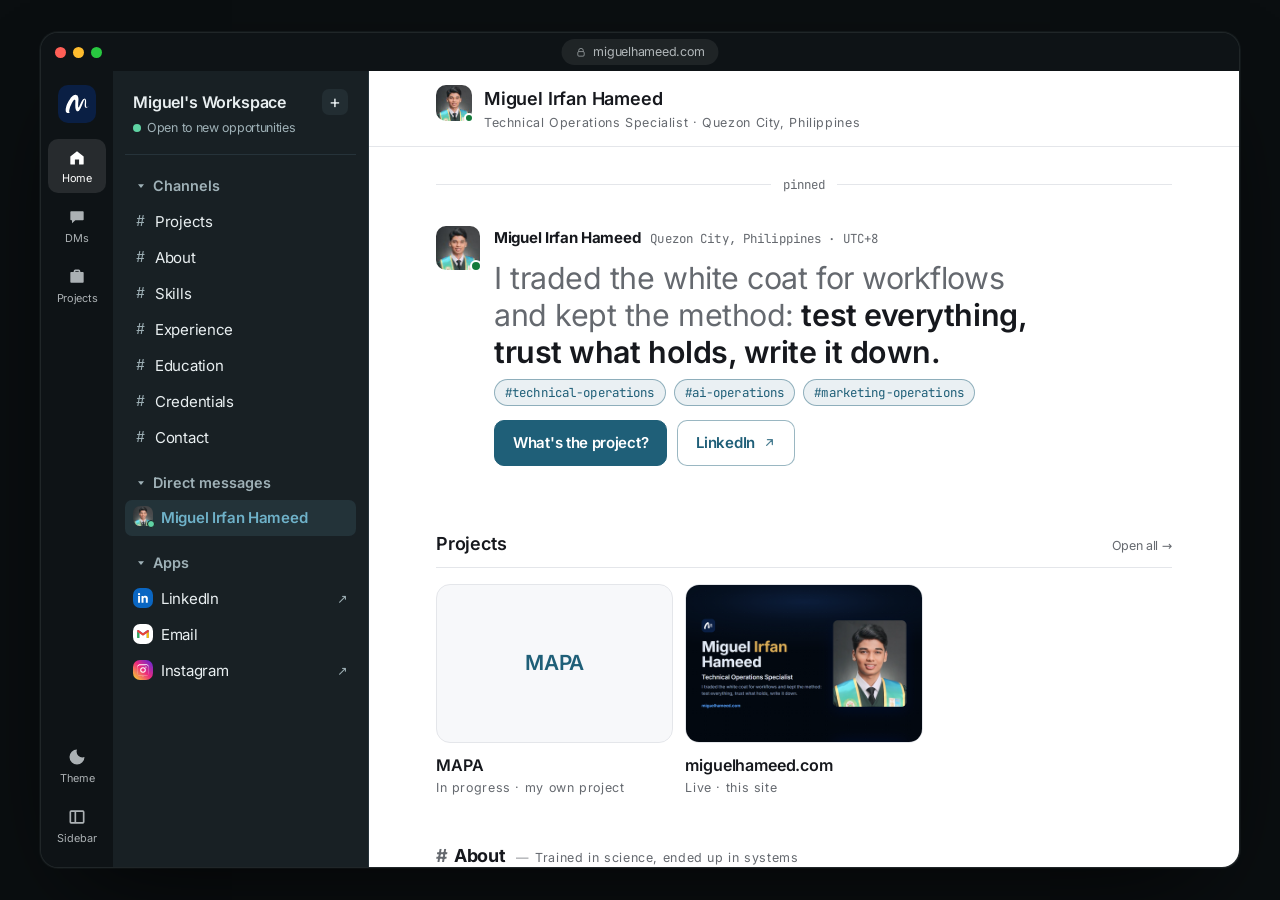
==== index.html @ 62ee4952 "On a phone the top bar shows only what fits: no line cut off with an ellipsis Co-Authored-By: Claude" ====
<!DOCTYPE html>
<html lang="en" data-theme="dark">
<head>
  <meta charset="utf-8" />
  <meta name="robots" content="noindex, nofollow" />
  <meta name="viewport" content="width=device-width, initial-scale=1" />
  <title>Miguel Irfan Hameed — Technical Operations Specialist</title>
  <meta name="description" content="Miguel Irfan Hameed, Technical Operations Specialist in Quezon City, Philippines. I traded the white coat for workflows and kept the method: test everything, trust what holds, write it down. Open to work anywhere." />
  <meta name="theme-color" content="#182024" />
  <link rel="canonical" href="https://miguelhameed.com/" />
  <link rel="icon" href="favicon.ico" />
  <link rel="apple-touch-icon" href="images/site/apple-touch-icon.png" />

  <meta property="og:type" content="profile" />
  <meta property="og:site_name" content="Miguel Irfan Hameed" />
  <meta property="og:url" content="https://miguelhameed.com/" />
  <meta property="og:title" content="Miguel Irfan Hameed — Technical Operations Specialist" />
  <meta property="og:description" content="I traded the white coat for workflows and kept the method: test everything, trust what holds, write it down. Quezon City, Philippines — open to work anywhere." />
  <meta property="og:image" content="https://miguelhameed.com/images/site/og-image.png" />
  <meta property="og:image:width" content="1200" />
  <meta property="og:image:height" content="630" />
  <meta property="og:image:alt" content="Miguel Irfan Hameed — Technical Operations Specialist, Quezon City" />
  <meta name="twitter:card" content="summary_large_image" />
  <meta name="twitter:title" content="Miguel Irfan Hameed — Technical Operations Specialist" />
  <meta name="twitter:description" content="I traded the white coat for workflows and kept the method: test everything, trust what holds, write it down. Open to work anywhere." />
  <meta name="twitter:image" content="https://miguelhameed.com/images/site/og-image.png" />
  <link rel="preload" href="fonts/inter-400.woff2" as="font" type="font/woff2" crossorigin />
  <link rel="stylesheet" href="fonts/fonts.css" />
  <link rel="manifest" href="site.webmanifest" />
  <script type="application/ld+json">
{
  "@context": "https://schema.org",
  "@type": "Person",
  "name": "Miguel Irfan Hameed",
  "alternateName": "Miguel Hameed",
  "jobTitle": "Technical Operations Specialist",
  "url": "https://miguelhameed.com/",
  "image": "https://miguelhameed.com/images/site/headshot.jpg",
  "email": "mailto:miguelhameed@gmail.com",
  "address": {
    "@type": "PostalAddress",
    "addressLocality": "Quezon City",
    "addressCountry": "PH"
  },
  "sameAs": [
    "https://www.linkedin.com/in/miguelhameed",
    "https://www.instagram.com/miggybop/"
  ],
  "alumniOf": {
    "@type": "CollegeOrUniversity",
    "name": "Far Eastern University \u2013 Manila"
  },
  "knowsAbout": [
    "Technical operations",
    "Workflow design",
    "Process documentation",
    "AI agents",
    "Pipeline management",
    "Marketing operations"
  ]
}
  </script>
  <link rel="stylesheet" href="styles.css" />
</head>
<body>
  <a class="skip-link" href="#messages">Skip to content</a>

  <div class="desk">
    <div class="app" id="app">
      <div class="app-bar" aria-hidden="true">
        <span class="dots"><i></i><i></i><i></i></span>
        <span class="url-pill">
          <svg class="url-lock" viewBox="0 0 24 24" aria-hidden="true">
            <path d="M7 10V8a5 5 0 0 1 10 0v2" /><rect x="5" y="10" width="14" height="10" rx="2.5" />
          </svg>
          miguelhameed.com
        </span>
      </div>

      <nav class="rail" aria-label="Workspace">
        <a class="rail-mark" href="#intro" aria-label="Miguel's logo, back to the top"><img src="images/site/logo.svg" alt="" width="38" height="38" /></a>
        <a class="rail-btn is-active" href="#intro" data-rail="home">
          <svg viewBox="0 0 24 24" aria-hidden="true"><path d="M4 11.5 12 5l8 6.5V20a1 1 0 0 1-1 1h-4.5v-6h-5v6H5a1 1 0 0 1-1-1z"/></svg>
          <span>Home</span>
        </a>
        <a class="rail-btn" href="#intro" data-rail="dms">
          <svg viewBox="0 0 24 24" aria-hidden="true"><path d="M5 5h14a1 1 0 0 1 1 1v9a1 1 0 0 1-1 1H10l-4 3.5V16H5a1 1 0 0 1-1-1V6a1 1 0 0 1 1-1z"/></svg>
          <span>DMs</span>
        </a>
        <a class="rail-btn" href="#projects" data-rail="projects">
          <svg viewBox="0 0 24 24" aria-hidden="true"><path d="M8 6V5a2 2 0 0 1 2-2h4a2 2 0 0 1 2 2v1h3a1 1 0 0 1 1 1v11a1 1 0 0 1-1 1H5a1 1 0 0 1-1-1V7a1 1 0 0 1 1-1zm2 0h4V5h-4z"/></svg>
          <span>Projects</span>
        </a>
        <button class="rail-btn theme-btn" type="button" data-theme-toggle aria-label="Theme: switch between slate and ember">
          <svg viewBox="0 0 24 24" aria-hidden="true"><path d="M12 3a9 9 0 1 0 9 9 7 7 0 0 1-9-9z"/></svg>
          <span>Theme</span>
        </button>
        <button class="rail-btn side-toggle" type="button" aria-controls="sidebar" aria-expanded="true" aria-label="Sidebar: hide or show the channel list" data-side-toggle>
          <svg viewBox="0 0 24 24" aria-hidden="true"><path d="M5 4h14a2 2 0 0 1 2 2v12a2 2 0 0 1-2 2H5a2 2 0 0 1-2-2V6a2 2 0 0 1 2-2zm0 2v12h4V6H5zm6 0v12h8V6h-8z"/></svg>
          <span>Sidebar</span>
        </button>
      </nav>

      <aside class="sidebar" id="sidebar" aria-label="Channels">
        <div class="side-head">
          <div class="side-head-row">
            <strong>Miguel's Workspace</strong>
            <a class="side-plus" href="#" data-mail aria-label="Send Miguel an email">+</a>
          </div>
          <span class="side-status"><i></i> Open to new opportunities</span>
        </div>

        <button class="side-label" type="button" aria-expanded="true" aria-controls="channel-list" data-fold><svg class="caret" viewBox="0 0 24 24" aria-hidden="true"><path d="M6 8.5h12l-6 7.5z"/></svg>Channels</button>
        <ul class="side-list" id="channel-list"></ul>

        <button class="side-label" type="button" aria-expanded="true" aria-controls="dm-list" data-fold><svg class="caret" viewBox="0 0 24 24" aria-hidden="true"><path d="M6 8.5h12l-6 7.5z"/></svg>Direct messages</button>
        <ul class="side-list" id="dm-list">
          <li><a class="side-link" href="#intro" data-channel="intro"><span class="side-avatar" data-headshot></span> Miguel Irfan Hameed</a></li>
        </ul>

        <button class="side-label" type="button" aria-expanded="true" aria-controls="app-list" data-fold><svg class="caret" viewBox="0 0 24 24" aria-hidden="true"><path d="M6 8.5h12l-6 7.5z"/></svg>Apps</button>
        <ul class="side-list" id="app-list"></ul>
      </aside>

      <main class="pane" id="messages" tabindex="-1">
        <header class="pane-head">
          <button class="menu-btn" type="button" aria-controls="sidebar" aria-expanded="false" data-menu>
            <svg viewBox="0 0 24 24" aria-hidden="true"><path d="M4 7h16M4 12h16M4 17h16"/></svg>
            <span class="sr-only">Channels</span>
          </button>
          <span data-head-avatar></span>
          <div class="pane-title">
            <p class="pane-h" id="pane-title">Miguel Hameed</p>
            <p id="pane-sub" data-kind="person"><span>Technical Operations Specialist</span><span class="sub-place"> · Quezon City, Philippines</span></p>
          </div>
          <a class="mob-mail" href="#" data-mail aria-label="Email Miguel">
            <svg viewBox="0 0 24 24" aria-hidden="true"><path d="M4 6h16a1 1 0 0 1 1 1v10a1 1 0 0 1-1 1H4a1 1 0 0 1-1-1V7a1 1 0 0 1 1-1zm0 1.6V17h16V7.6l-8 5.2z"/></svg>
          </a>
          <button class="mob-theme" type="button" data-theme-toggle aria-label="Switch between slate and ember">
            <svg viewBox="0 0 24 24" aria-hidden="true"><path d="M12 3a9 9 0 1 0 9 9 7 7 0 0 1-9-9z"/></svg>
          </button>
        </header>

        <h1 class="sr-only">Miguel Hameed — Technical Operations Specialist</h1>
        <div class="feed" id="feed">
          <noscript><p class="noscript">This page needs JavaScript to show its content. You can still reach Miguel at
            <a href="mailto:miguelhameed@gmail.com">miguelhameed@gmail.com</a>.</p></noscript>
          <p class="noscript" id="load-failed" hidden>This page didn’t finish loading.
            <a href="#" onclick="location.reload(); return false">Reload it</a> to try again. You can still reach Miguel at
            <a href="mailto:miguelhameed@gmail.com">miguelhameed@gmail.com</a>.</p>
        </div>
      </main>

      <div class="scrim" data-scrim hidden></div>

      <div class="float-wrap" id="float-btn">
        <a class="float-btn" id="float-link" href="mailto:miguelhameed@gmail.com">What's the project?</a>
        <button class="float-x" id="float-x" type="button" aria-label="Dismiss">
          <svg viewBox="0 0 24 24" aria-hidden="true"><path d="M6 6l12 12M18 6L6 18"/></svg>
        </button>
      </div>
    </div>
  </div>

  <div class="sheet-scrim" id="sheet-scrim" hidden></div>
  <div class="sheet" id="sheet" role="dialog" aria-modal="true" aria-labelledby="sheet-title" hidden>
    <button class="sheet-x" id="sheet-x" type="button" aria-label="Close">
      <svg viewBox="0 0 24 24" aria-hidden="true"><path d="M6 6l12 12M18 6L6 18"/></svg>
    </button>
    <div class="sheet-body" id="sheet-body"></div>
  </div>

  <script src="content/settings.js"></script>
  <script src="content/person.js"></script>
  <script src="content/projects.js"></script>
  <script src="content/about.js"></script>
  <script src="content/skills.js"></script>
  <script src="content/experience.js"></script>
  <script src="content/education.js"></script>
  <script src="content/credentials.js"></script>
  <script src="content/testimonials.js"></script>
  <script src="content/contact.js"></script>
  <script src="content/notebook.js"></script>
  <script src="script.js"></script>
  <script>if (!document.querySelector('#feed .msg')) { var failed = document.getElementById('load-failed'); if (failed) failed.hidden = false; }</script>
</body>
</html>
---- fonts/fonts.css ----
@font-face{font-family:'JetBrains Mono';font-style:normal;font-weight:400 800;font-display:swap;src:url('jetbrainsmono-400.woff2') format('woff2');}

@font-face{font-family:'Inter Fallback';src:local('Segoe UI'),local('Arial');size-adjust:104%;ascent-override:92%;descent-override:24%;line-gap-override:0%;}

@font-face{font-family:'Inter';font-style:normal;font-weight:100 900;font-display:swap;src:url('inter-400.woff2') format('woff2');}
---- styles.css ----
:root,
[data-theme="dark"] {
  --desk: #0a0e10;
  --desk-dot: rgba(200, 220, 228, 0.06);
  --app: #0f1518;
  --app-bar: #11171a;
  --line: #26333a;
  --ink: #e9eff1;
  --muted: #9fb1b7;
  --todo: #ff8f87;
  --todo-soft: rgba(255, 143, 135, 0.14);
  --rail: #0e1316;
  --rail-ink: rgba(233, 239, 241, 0.72);
  --side: #182024;
  --side-hover: #222d32;
  --accent: #6fb2c9;
  --accent-ink: #06131a;
  --accent-soft: rgba(111, 178, 201, 0.13);

  --chrome: #182024;
  --chrome-ink: #e9eff1;
  --chrome-muted: #9fb1b7;
  --chrome-accent: #6fb2c9;
  --good: #5fd3a3;
  --card: #1a2327;
  --scrim: rgba(1, 5, 12, 0.72);
  --shadow: 0 40px 100px -40px rgba(0, 0, 0, 0.85), 0 0 0 1px rgba(200, 225, 235, 0.05);
  color-scheme: dark;
}

[data-theme="burgundy"] {
  --desk: #0d0a09;
  --mark: #8d4536;
  --desk-dot: rgba(255, 225, 218, 0.055);
  --app: #15100f;
  --app-bar: #170f0f;
  --line: #3a2a28;
  --ink: #f3eae8;
  --muted: #bba8a3;
  --todo: #ff9a8e;
  --todo-soft: rgba(255, 154, 142, 0.14);
  --rail: #140e0e;
  --rail-ink: rgba(243, 234, 232, 0.72);
  --side: #241a19;
  --side-hover: #302321;
  --accent: #d29a8d;
  --accent-ink: #1a0f0d;
  --accent-soft: rgba(210, 154, 141, 0.13);
  --chrome: #241a19;
  --chrome-ink: #f3eae8;
  --chrome-muted: #bba8a3;
  --chrome-accent: #d29a8d;
  --good: #7fd4a6;
  --card: #241b19;
  --scrim: rgba(12, 5, 4, 0.74);
  --shadow: 0 40px 100px -40px rgba(0, 0, 0, 0.85), 0 0 0 1px rgba(255, 225, 218, 0.05);
  color-scheme: dark;
}

[data-theme="burgundy"] .pane {
  --card: #faf7f6;
  --line: #ece4e2;
  --ink: #1b1413;
  --muted: #6b6160;
  --accent: #8d4536;
  --accent-soft: rgba(141, 69, 54, 0.09);
}

:root {
  --sans: -apple-system, BlinkMacSystemFont, 'Inter', 'Inter Fallback', system-ui, 'Segoe UI', sans-serif;

  --track-display: -0.01em;
  --track-lede: -0.015em;
  --track-head: -0.01em;
  --track-body: -0.02em;
  --track-caps: 0.05em;
  --display: var(--sans);
  --mono: 'JetBrains Mono', ui-monospace, 'Cascadia Mono', monospace;

  --r-xs: 3px;
  --r-sm: 7px;
  --r-md: 10px;
  --r-lg: 14px;
  --r-xl: 18px;
  --r-pill: 999px;

  --t-xs: 0.68rem;
  --t-sm: 0.78rem;
  --t-md: 0.9rem;
  --t-base: 1rem;
  --t-lg: 1.12rem;
  --t-xl: 1.3rem;
  --ease: cubic-bezier(0.22, 1, 0.36, 1);
}

*, *::before, *::after { box-sizing: border-box; margin: 0; padding: 0; }

html { -webkit-text-size-adjust: 100%; }

body {
  font-family: var(--sans);
  font-size: 15px;
  letter-spacing: var(--track-body);
  line-height: 1.55;
  color: var(--ink);
  background-color: var(--desk);

  -webkit-font-smoothing: antialiased;
  transition: background-color 0.3s;
}

a { color: inherit; }
img { display: block; max-width: 100%; }
button { font: inherit; color: inherit; background: none; border: 0; cursor: pointer; }
svg { width: 20px; height: 20px; fill: currentColor; }
.menu-btn svg, .mob-theme svg { fill: none; stroke: currentColor; stroke-width: 1.8; stroke-linecap: round; }
.mob-theme svg { fill: currentColor; stroke: none; }

:focus-visible { outline: 2px solid var(--accent); outline-offset: 2px; border-radius: var(--r-sm); }

.sr-only {
  position: absolute; width: 1px; height: 1px; overflow: hidden;
  clip: rect(0 0 0 0); white-space: nowrap;
}

@media (min-width: 768px) {
  .view-heading {
    position: absolute; width: 1px; height: 1px; overflow: hidden;
    clip: rect(0 0 0 0); white-space: nowrap;
  }
}

.skip-link {
  position: fixed; left: 16px; top: -60px; z-index: 50;
  background: var(--accent); color: var(--accent-ink);
  padding: 10px 14px; border-radius: var(--r-sm); text-decoration: none; font-weight: 600;
}
.skip-link:focus { top: 12px; }
.noscript { padding: 24px; max-width: 60ch; }
.noscript a { color: var(--accent); }

.mono { font-family: var(--mono); font-size: var(--t-sm); letter-spacing: 0.01em; }

.label, .divider-sub, .proof-kind, .tl-dates, .where,
.empty-note, .todo-tag, .ext, .end, .tab-count, #pane-sub, .contact-list .label,
.earlier-head {
  font-family: var(--sans); font-size: var(--t-sm); letter-spacing: var(--track-caps); color: var(--muted);
}

.divider-dash { color: var(--muted); opacity: 0.7; margin-right: 2px; }
.proof-kind { text-transform: uppercase; }

.desk {
  min-height: 100vh;
  display: grid;
  place-items: center;
  padding: 32px;
}

.app {
  position: relative;
  width: 100%;
  max-width: 1200px;
  height: calc(100vh - 64px);
  min-height: 560px;
  display: grid;
  grid-template-columns: 72px 256px 1fr;
  grid-template-rows: 38px 1fr;
  grid-template-areas:
    "bar bar bar"
    "rail side pane";
  background: var(--app);

  border: 1px solid rgba(255, 255, 255, 0.07);
  border-radius: var(--r-xl);
  box-shadow: var(--shadow);
  overflow: hidden;
}

.app-bar {
  grid-area: bar;
  position: relative;
  display: flex;
  align-items: center;
  gap: 14px;
  padding: 0 14px;
  background: var(--rail);
  color: var(--rail-ink);
}
.dots { display: inline-flex; gap: 7px; }
.dots i { width: 11px; height: 11px; border-radius: 50%; }

.dots i:nth-child(1) { background: #ff5f57; }
.dots i:nth-child(2) { background: #febc2e; }
.dots i:nth-child(3) { background: #28c840; }

.url-pill {
  position: absolute; left: 50%; transform: translateX(-50%);
  display: inline-flex; align-items: center; gap: 7px;
  max-width: 46%; padding: 3px 14px;
  border-radius: var(--r-pill);
  background: rgba(255, 255, 255, 0.07);
  font-size: var(--t-sm); letter-spacing: var(--track-body);
  color: var(--rail-ink);
  white-space: nowrap; overflow: hidden; text-overflow: ellipsis;
}
.url-lock { width: 11px; height: 11px; flex: none; fill: none; stroke: currentColor; stroke-width: 2; opacity: 0.75; }

.rail {
  grid-area: rail;
  background: var(--rail);
  color: var(--rail-ink);
  display: flex;
  flex-direction: column;
  align-items: center;
  gap: 6px;
  padding: 14px 0;
}

.rail-mark {
  display: grid; place-items: center;
  width: 38px; height: 38px; margin-bottom: 10px;
  border-radius: var(--r-md);
  background: #0a1f44;
  color: #fff;
  text-decoration: none;
  overflow: hidden;
}
.rail-mark img { width: 72%; height: 72%; object-fit: contain; }

.rail-btn {
  display: flex; flex-direction: column; align-items: center; gap: 3px;
  width: 58px; padding: 8px 0 6px;
  border-radius: var(--r-md);
  font-size: var(--t-xs); font-weight: 400;
  text-decoration: none;
  transition: background 0.2s, color 0.2s;
}
.rail-btn:hover, .rail-btn.is-active { background: rgba(255, 255, 255, 0.1); color: #fff; }
.theme-btn { margin-top: auto; }

.app { transition: grid-template-columns 0.25s var(--ease), max-width 0.25s var(--ease); }
@media (min-width: 1024px) {

  .app.side-hidden { grid-template-columns: 72px 0 1fr; max-width: 944px; }
  .app.side-hidden .sidebar { visibility: hidden; padding: 0; border: 0; }
}
.side-toggle[aria-expanded="false"] { background: rgba(255, 255, 255, 0.1); color: #fff; }

.sidebar {
  grid-area: side;
  background: var(--side);
  border-right: 1px solid var(--line);
  padding: 18px 12px;
  overflow-y: auto;
}

.side-head { padding: 0 8px 16px; border-bottom: 1px solid var(--line); margin-bottom: 14px; }
.side-head strong { font-family: var(--display); font-weight: 600; display: block; font-size: var(--t-base); letter-spacing: var(--track-head); }
.side-status { display: inline-flex; align-items: center; gap: 6px; font-size: var(--t-sm); color: var(--muted); }
.side-status i { width: 8px; height: 8px; border-radius: 50%; background: var(--good); display: inline-block; }

.channel-view { flex: 1; overflow-y: auto; padding: 24px 28px 60px; }

.view-back {
  display: inline-flex; align-items: center; gap: 6px;
  margin: -13px 0 -7px; padding: 13px 0;
  border: 0; background: none;
  color: var(--muted); font-size: var(--t-sm); letter-spacing: var(--track-caps);
}
.view-back:hover { color: var(--accent); }

.pane-tabs { display: flex; gap: 6px; padding: 4px 28px 0; border-bottom: 1px solid var(--line); background: var(--app); }
.pane-tab {
  display: inline-flex; align-items: center; gap: 8px; cursor: pointer;
  padding: 10px 12px 11px; border: 0; border-bottom: 2px solid transparent; background: none;
  color: var(--muted); font: inherit; font-weight: 600; font-size: var(--t-md);
}
.pane-tab svg { width: 17px; height: 17px; fill: none; stroke: currentColor; stroke-width: 1.8; stroke-linecap: round; stroke-linejoin: round; }
.pane-tab:hover { color: var(--ink); }
.pane-tab.is-on { color: var(--ink); border-bottom-color: var(--accent); }
.tab-count { color: var(--muted); font-weight: 400; }
.notebook { flex: 1; overflow-y: auto; padding: 4px 28px 110px; }

.notes { max-width: none; }
.note { display: grid; grid-template-columns: 44px minmax(0, 1fr); gap: 14px; padding: 22px 0; border-bottom: 1px solid var(--line); scroll-margin-top: 12px; }
.note-avatar { width: 44px; height: 44px; border-radius: 50%; object-fit: cover; background: var(--card); }
.note-head { display: flex; align-items: baseline; justify-content: space-between; gap: 12px; }
.note-who { display: flex; flex-wrap: wrap; align-items: baseline; gap: 2px 10px; min-width: 0; }
.note-name { font-weight: 700; color: var(--ink); }
.note-date { color: var(--muted); font-size: var(--t-sm); }
.note-sub { flex: none; color: var(--accent); font-weight: 700; font-size: var(--t-sm); text-decoration: none; padding: 8px 0; margin: -8px 0; }
.note-sub:hover { text-decoration: underline; }
.note-title { font-family: var(--display); font-weight: 700; font-size: var(--t-lg); letter-spacing: var(--track-head); line-height: 1.3; margin: 6px 0 2px; color: var(--ink); }
.note-body p { margin-top: 8px; color: var(--ink); line-height: 1.55; overflow-wrap: anywhere; text-wrap: pretty; }
.note-actions { display: flex; flex-wrap: wrap; gap: 4px 22px; margin-top: 10px; }

.note-act {
  display: inline-flex; align-items: center; gap: 7px; cursor: pointer;
  padding: 8px 0; margin: 0; border: 0; background: none;
  color: var(--muted); font: inherit; font-size: var(--t-sm); text-decoration: none;
}
.note-act:hover { color: var(--accent); }
.note-act svg { width: 17px; height: 17px; flex: none; fill: none; stroke: currentColor; stroke-width: 1.7; stroke-linecap: round; stroke-linejoin: round; }

.hash-tags { display: flex; flex-wrap: wrap; gap: 8px; margin: -6px 0 14px; }

.hash-tag { padding: 3px 10px; border-radius: var(--r-pill); border: 1px solid color-mix(in srgb, var(--accent) 45%, transparent); background: var(--accent-soft); color: var(--accent); font-weight: 400; }
.avatar-live { position: relative; display: inline-flex; flex: none; align-self: start; height: -moz-fit-content; height: fit-content; }
.live-dot {
  position: absolute; right: -2px; bottom: -2px;
  width: 12px; height: 12px; border-radius: 50%;
  background: var(--good); border: 2px solid var(--app);
}
.side-avatar + .live-dot { width: 8px; height: 8px; border-width: 1.5px; border-color: var(--side); }
.head-avatar { width: 36px; height: 36px; border-radius: var(--r-md); font-size: var(--t-sm); }
.head-avatar + .live-dot { width: 10px; height: 10px; }
.side-head-row { display: flex; align-items: center; gap: 8px; }
.side-plus {
  margin-left: auto; display: grid; place-items: center;
  width: 26px; height: 26px; border-radius: var(--r-sm);
  background: var(--side-hover); color: var(--ink);
  font-size: var(--t-lg); line-height: 1; text-decoration: none;
}
.side-plus:hover { background: var(--accent); color: var(--accent-ink); }
.float-text { display: flex; flex-direction: column; line-height: 1.32; text-align: left; flex: 1; min-width: 0; padding-top: 1px; }
.float-sub { font-size: var(--t-md); color: var(--muted); overflow: hidden; text-overflow: ellipsis; white-space: nowrap; }
.side-label {
  display: flex; align-items: center; gap: 4px; width: 100%;
  margin-top: 10px; padding: 6px 8px; border-radius: var(--r-sm);
  font-size: var(--t-md); font-weight: 600; color: var(--muted); text-align: left;
  transition: background 0.15s, color 0.15s;
}
.side-label:hover { background: var(--side-hover); color: var(--ink); }
.side-label .caret { width: 12px; height: 12px; margin: 0 2px; fill: currentColor; transition: transform 0.2s var(--ease); }
.side-label[aria-expanded="false"] .caret { transform: rotate(-90deg); }
.side-list[hidden] { display: none; }

.side-list { list-style: none; }

#channel-list { min-height: 216px; }
#app-list { min-height: 108px; }

@media (max-width: 767px) { .feed { min-height: 100vh; } }

.side-link {
  display: flex; align-items: center; gap: 8px;
  min-height: 36px; padding: 6px 8px;
  border-radius: var(--r-sm);
  text-decoration: none;
  color: var(--ink);
  transition: background 0.15s, color 0.15s;
}
.side-link:hover { background: var(--side-hover); }
.side-link.is-active { background: var(--accent-soft); color: var(--accent); font-weight: 600; }
.side-link .hash { color: var(--muted); font-family: var(--mono); width: 14px; text-align: center; }
.side-link.is-active .hash { color: var(--accent); }
.app-icon { display: grid; place-items: center; width: 20px; height: 20px; border-radius: var(--r-sm); flex: none; }
.app-icon svg { width: 14px; height: 14px; fill: #fff; }
.app-linkedin { background: #0a66c2; }
.app-email { background: #fff; }
.app-instagram { background: linear-gradient(45deg, #f9ce34 5%, #ee2a7b 50%, #6228d7 95%); }
.app-cv { background: #e5484d; }
.app-notes { background: var(--accent); }
.side-link .ext { margin-left: auto; color: var(--muted); font-size: var(--t-sm); }
.side-avatar { width: 20px; height: 20px; border-radius: var(--r-sm); object-fit: cover; }

.pane {
  --app: #ffffff;
  --app-bar: #f4f4f4;
  --card: #f7f8fa;
  --line: #e4e6ea;
  --ink: #16181d;
  --muted: #65696f;
  --accent: #1f5f78;
  --accent-ink: #ffffff;
  --accent-soft: rgba(31, 95, 120, 0.09);
  --good: #137a3a;
  --todo: #c2282f;
  --todo-soft: rgba(194, 40, 47, 0.09);
  color-scheme: light;

  grid-area: pane;
  background: var(--app);

  color: var(--ink);
  display: flex;
  flex-direction: column;
  min-width: 0;
  overflow: hidden;
  outline: none;
}

.pane-head {
  display: flex; align-items: center; gap: 12px;
  padding: 14px 28px;
  border-bottom: 1px solid var(--line);
  background: var(--app);
}
.pane-title .pane-h { font-family: var(--display); color: var(--ink); font-weight: 600; font-size: var(--t-lg); letter-spacing: var(--track-head); }
.pane-title p { color: var(--muted); }
.menu-btn, .mob-theme, .mob-mail { display: none; flex: none; }

.feed {
  scroll-padding-top: 20px;
  flex: 1;
  overflow-y: auto;
  padding: 24px 28px 110px;
  scroll-behavior: smooth;
}

.pane { --col: 46rem; --gutter: max(28px, calc((100% - var(--col)) / 2)); }
.feed, .channel-view, .notebook, .pane-head, .pane-tabs { padding-left: var(--gutter); padding-right: var(--gutter); }

.feed, .channel-view, .notebook, .sidebar { position: relative; }

.day { display: flex; align-items: center; gap: 12px; margin: 4px 0 18px; color: var(--muted); }
.day::before, .day::after { content: ''; flex: 1; height: 1px; background: var(--line); }

.msg {
  display: grid;
  grid-template-columns: 44px minmax(0, 1fr);
  gap: 14px;
  padding: 14px 0;
  animation: rise 0.5s var(--ease) both;
}
.msg-avatar { width: 44px; height: 44px; border-radius: var(--r-md); object-fit: cover; background: var(--accent); }
.avatar-mark { display: inline-grid; place-items: center; flex: none; background: #0a1f44; color: #fff; font-weight: 700; letter-spacing: -0.03em; font-size: var(--t-md); }
.side-avatar.avatar-mark { font-size: var(--t-xs); }
.msg-meta { display: flex; align-items: baseline; gap: 10px; flex-wrap: wrap; margin-bottom: 4px; }
.msg-name { font-weight: 700; }
.msg-time { color: var(--muted); }

.lede { font-family: var(--display); font-size: clamp(1.35rem, 2.4vw, 1.9rem); line-height: 1.22; letter-spacing: var(--track-lede); font-weight: 600; margin: 6px 0 14px; text-wrap: balance; }
.lede .before { color: var(--muted); font-weight: 400; }

.intro-grid { display: grid; grid-template-columns: minmax(0, 1fr); gap: 32px; align-items: start; }
.intro-grid:has(.intro-photo) { grid-template-columns: minmax(0, 1fr) 220px; }
.intro-photo { width: 100%; height: auto; aspect-ratio: 1 / 1; border-radius: var(--r-xl); object-fit: cover; margin-top: 8px; box-shadow: var(--shadow); }
.intro-photo.is-empty {
  display: flex; flex-direction: column; align-items: center; justify-content: center; gap: 8px;
  text-align: center; padding: 16px;
  border: 2px dashed var(--todo); background: var(--todo-soft); color: var(--todo); box-shadow: none;
}
.intro-photo .empty-title { font-weight: 700; font-size: var(--t-lg); line-height: 1.25; }
.intro-photo .empty-note { font-size: var(--t-xs); opacity: 0.9; }

.highlights { list-style: none; display: grid; gap: 6px; margin-bottom: 16px; }
.highlights li { position: relative; padding-left: 18px; }
a.hook, .highlights .hook { color: var(--ink); font-weight: 600; text-decoration: none; }
a.hook { border-bottom: 1px solid var(--line); }
a.hook:hover, a.hook:focus-visible { border-bottom-color: var(--accent); color: var(--accent); }
.highlights li::before { content: ''; position: absolute; left: 2px; top: 0.62em; width: 5px; height: 5px; border-radius: var(--r-xs); background: var(--muted); }

.actions { display: flex; flex-wrap: wrap; gap: 10px; }
.btn {
  display: inline-flex; align-items: center; justify-content: center; gap: 8px;
  min-height: 44px; padding: 10px 18px;
  border-radius: var(--r-md);
  font-weight: 600; text-decoration: none;

  border: 1px solid color-mix(in srgb, var(--accent) 45%, transparent);
  background: var(--app);
  color: var(--accent);
  transition: transform 0.2s var(--ease), background 0.2s, border-color 0.2s;
}
.btn:hover { border-color: var(--accent); }
.btn:active { transform: scale(0.98); }
.btn-primary { background: var(--accent); color: var(--accent-ink); border-color: var(--accent); }
.btn-primary:hover { filter: brightness(1.08); }

.btn-arrow {
  width: 13px; height: 13px; flex: none;
  fill: none; stroke: currentColor; stroke-width: 1.6; stroke-linecap: round; stroke-linejoin: round;
  opacity: 0.8; transition: transform 0.18s var(--ease), opacity 0.18s;
}
.btn:hover .btn-arrow { opacity: 1; transform: translate(1.5px, -1.5px); }

.float-wrap {
  position: absolute;
  right: 18px;
  bottom: 18px;
  width: 300px; max-width: calc(100% - 36px);
  z-index: 30;
  transition: transform 0.2s var(--ease), opacity 0.25s;
}
.float-wrap.is-hidden { opacity: 0; pointer-events: none; transform: translateY(10px); }
.float-btn {
  display: flex; align-items: flex-start; gap: 11px;
  width: 100%;
  padding: 11px 13px;
  border-radius: 16px;

  background: color-mix(in srgb, var(--app) 82%, transparent);
  -webkit-backdrop-filter: blur(26px) saturate(180%);
  backdrop-filter: blur(26px) saturate(180%);
  border: 1px solid rgba(255, 255, 255, 0.10);
  color: var(--ink); font-weight: 400; text-decoration: none;
  box-shadow: 0 18px 44px -14px rgba(0, 0, 0, 0.65), 0 2px 8px -2px rgba(0, 0, 0, 0.4);
  transition: transform 0.2s var(--ease);
}
.float-wrap:hover .float-btn { transform: translateY(-2px); }

.float-app {
  width: 38px; height: 38px; border-radius: 10px; flex: none;
  display: grid; place-items: center; background: #fff;
  box-shadow: inset 0 1px 0 rgba(255, 255, 255, 0.5), 0 1px 3px rgba(0, 0, 0, 0.3);
}
.float-app svg { width: 23px; height: 23px; }
.float-btn strong { font-weight: 600; font-size: var(--t-base); letter-spacing: var(--track-head); }
.float-when { flex: none; font-size: var(--t-sm); color: var(--muted); padding-top: 3px; }
.float-x {
  position: absolute; top: -7px; left: -7px;
  width: 24px; height: 24px; border-radius: 50%; border: 0; padding: 0;
  display: grid; place-items: center; cursor: pointer;
  background: rgba(72, 78, 88, 0.92); color: #e9eef7;
  -webkit-backdrop-filter: blur(8px); backdrop-filter: blur(8px);
  box-shadow: 0 2px 6px rgba(0, 0, 0, 0.45);
  opacity: 0; transform: scale(0.8);
  transition: opacity 0.12s ease, transform 0.12s ease;
}
.float-wrap:hover .float-x, .float-x:focus-visible { opacity: 1; transform: scale(1); }
.float-x svg { width: 13px; height: 13px; fill: none; stroke: currentColor; stroke-width: 2.4; stroke-linecap: round; }

@media (hover: none) {
  .float-x { opacity: 1; transform: scale(1); }
}

.actions { margin-bottom: 20px; }
.pane-title { min-width: 0; }
.pane-title p { white-space: nowrap; overflow: hidden; text-overflow: ellipsis; }

.scrim { display: none; }

.channel-divider { margin-top: 26px; font-family: var(--display);
  display: flex; align-items: baseline; flex-wrap: wrap; gap: 4px 10px;
  margin: 44px 0 6px; padding-bottom: 10px;
  border-bottom: 1px solid var(--line);
  font-size: var(--t-lg); letter-spacing: -0.01em;
  scroll-margin-top: 16px;
}
.channel-divider .hash { color: var(--muted); margin-right: -4px; }
.divider-sub { color: var(--muted); font-weight: 400; }
.day { scroll-margin-top: 16px; }

.section-lede { font-size: var(--t-base); margin-bottom: 12px; }

.todo { border-bottom: 1px dashed var(--todo); color: var(--todo); }
.todo-tag {
  display: inline-block; margin-left: 6px; padding: 0 6px;
  border-radius: var(--r-xs); font-size: var(--t-xs); vertical-align: 2px;
  background: var(--todo-soft); color: var(--todo);
}

.spec-line { color: var(--ink); }
.spec-of { color: var(--muted); }

.spec-chips { display: flex; flex-wrap: wrap; gap: 6px; padding-top: 1px; }
.spec-chip { padding: 2px 10px; border-radius: var(--r-pill); border: 1px solid var(--line); background: var(--card); color: var(--ink); font-size: var(--t-sm); letter-spacing: 0.01em; white-space: nowrap; }
.work-title { font-family: var(--display); font-weight: 600; font-size: var(--t-lg); letter-spacing: var(--track-head); line-height: 1.3; margin: 2px 0 8px; }
.work-pending { margin: -4px 0 14px; font-size: var(--t-md); }

.shots { display: flex; flex-wrap: wrap; gap: 10px; margin-top: 14px; }
.shot {
  display: block; padding: 0; overflow: hidden; cursor: zoom-in;
  border: 1px solid var(--line); border-radius: var(--r-md); background: var(--card);
  transition: border-color 0.15s var(--ease);
}
.shot:hover { border-color: var(--accent); }
.shot img { height: 168px; width: auto; max-width: 100%; object-fit: contain; }

.proj-strip { margin: 30px 0 10px; }
.proj-head {
  display: flex; align-items: baseline; justify-content: space-between; gap: 12px;
  padding-bottom: 10px; margin-bottom: 16px; border-bottom: 1px solid var(--line);
}
.proj-heading { font-family: var(--display); font-size: var(--t-lg); font-weight: 600; letter-spacing: var(--track-head); }

.proj-all { padding: 12px 0; margin: -12px 0; font-size: var(--t-sm); color: var(--muted); text-decoration: none; white-space: nowrap; }
.proj-all:hover { color: var(--accent); }

.proj-cards {
  list-style: none; display: grid; gap: 22px 12px;
  grid-template-columns: repeat(auto-fill, minmax(max(220px, calc((100% - 24px) / 3)), 1fr));
}
.proj-card { display: block; text-decoration: none; color: var(--ink); border-radius: var(--r-lg); }

.proj-thumb {
  display: grid; place-items: center; aspect-ratio: 3 / 2; overflow: hidden;
  border: 1px solid var(--line); border-radius: var(--r-lg); background: var(--card);
  transition: border-color 0.15s var(--ease);
}
.proj-thumb img { width: 100%; height: 100%; object-fit: contain; }
.proj-thumb img.is-fill { object-fit: cover; }

.proj-thumb.is-name {
  padding: 0 12px; text-align: center; color: var(--accent);
  font-family: var(--display); font-size: var(--t-xl); font-weight: 600; letter-spacing: var(--track-head);
}
.proj-card:hover .proj-thumb { border-color: var(--accent); }
.proj-card:hover .proj-name { color: var(--accent); }
.proj-name { display: block; margin-top: 10px; font-size: var(--t-base); font-weight: 600; letter-spacing: var(--track-head); }
.proj-meta { display: block; margin-top: 1px; font-size: var(--t-sm); letter-spacing: var(--track-caps); color: var(--muted); }

.channel-view .msg { scroll-margin-top: 12px; }

.timeline { list-style: none; display: grid; gap: 0; }

.timeline li {
  display: grid; grid-template-columns: minmax(0, 1.4fr) minmax(0, 1fr) 14.5rem; gap: 4px 20px;
  padding: 16px 0; border-bottom: 1px solid var(--line); align-items: baseline;
}
.timeline li:first-child { border-top: 1px solid var(--line); }

@media (min-width: 768px) and (max-width: 1179px) {
  .timeline li { grid-template-columns: minmax(0, 1fr) auto; grid-template-areas: "role dates" "org org"; }
  .tl-role { grid-area: role; }
  .tl-org { grid-area: org; }
  .tl-dates { grid-area: dates; }
}

.tl-role { min-width: 0; }
.tl-role strong { font-weight: 600; }
.tl-org { color: var(--muted); font-size: var(--t-md); }
.tl-dates { text-align: right; white-space: nowrap; }
.tl-dates { color: var(--muted); }
.org { font-weight: 400; }
.role-head { display: grid; grid-template-columns: 48px minmax(0, 1fr); gap: 14px; align-items: center; margin-bottom: 4px; }

.role-head-multi { align-items: start; grid-template-columns: 56px minmax(0, 1fr); }
.role-head-multi .org-logo { width: 56px; height: 56px; margin-top: 1px; }
.role-head .where { margin-bottom: 0; }
.org-logo { width: 48px; height: 48px; border-radius: var(--r-md); background: #fff; object-fit: contain; border: 1px solid var(--line); }
.org-initials { display: grid; place-items: center; background: var(--accent-soft); color: var(--accent); font-weight: 700; font-size: var(--t-base); letter-spacing: -0.02em; }
.role-head + .points { margin-top: 10px; }
.where { color: var(--muted); margin: 2px 0 10px; }
.points { list-style: none; display: grid; gap: 6px; }
.points li { position: relative; padding-left: 18px; }
.points li::before { content: ''; position: absolute; left: 2px; top: 0.62em; width: 5px; height: 5px; border-radius: var(--r-xs); background: var(--muted); }

.role-earlier { margin-top: 14px; padding-left: 14px; border-left: 1px solid var(--line); }
.earlier-head { margin-bottom: 10px; }
.role-earlier .earlier-head strong { color: var(--ink); font-weight: 600; letter-spacing: normal; }
.role-earlier .points { color: var(--muted); }

.certs { list-style: none; display: grid; gap: 8px; }

.cert-head { display: grid; grid-template-columns: minmax(0, 1fr) 8.5rem; gap: 2px 18px; align-items: baseline; }
.cert-title { font-size: var(--t-sm); font-weight: 500; font-style: italic; }

.cert-open { text-align: left; color: var(--accent); padding: 8px 0; margin: -8px 0; }
.cert-open:hover { text-decoration: underline; text-underline-offset: 3px; }
.cert-date { font-style: italic; color: var(--muted); font-size: var(--t-sm); white-space: nowrap; text-align: right; }

.skill-rows { list-style: none; display: grid; gap: 0; }
.skill-rows li {

  display: grid; grid-template-columns: 7.5rem minmax(0, 1fr); gap: 4px 14px;
  padding: 16px 0; border-bottom: 1px solid var(--line);
}
.skill-rows li:first-child { border-top: 1px solid var(--line); }

.cred-rows { list-style: none; }
.cred-rows li { border-bottom: 1px solid var(--line); }
.cred-rows li:first-child { border-top: 1px solid var(--line); }
.cred-row {
  display: grid; grid-template-columns: 7.5rem minmax(0, 1fr) auto; gap: 4px 14px;
  align-items: center; width: 100%; padding: 16px 0; text-align: left;
  background: none; border: 0; color: inherit;
}
.cred-mark { display: grid; place-items: center; }
.cred-mark img { width: auto; max-width: 100%; max-height: 54px; object-fit: contain; }
.cred-body { display: grid; gap: 2px; min-width: 0; }
.cred-kind { display: block; }
.cred-title { font-size: var(--t-base); font-weight: 600; }
.cred-topic { color: var(--muted); }
.cred-cue { color: var(--muted); font-size: var(--t-sm); letter-spacing: var(--track-caps); white-space: nowrap; }
.cred-row.is-link:hover .cred-title { color: var(--accent); }
.cred-row.is-link:hover .cred-cue { color: var(--accent); }

.skill-group-name { font-size: var(--t-base); font-weight: 600; letter-spacing: var(--track-head); color: var(--ink); }
.skill-body { min-width: 0; }
.skill-does { color: var(--ink); line-height: 1.55; }
.skill-does .sep { color: var(--muted); opacity: 0.5; padding: 0 2px; }
.skill-tools { margin-top: 6px; color: var(--muted); font-size: var(--t-sm); }
.skill-tools .label { margin-right: 8px; }

.role-head-school .where { font-style: italic; }
.honours li { font-style: italic; }
.school-note { color: var(--muted); margin-bottom: 10px; }
.school-note strong { color: var(--ink); }
.school-line { display: grid; grid-template-columns: 7.5rem minmax(0, 1fr); gap: 4px 14px; margin-top: 10px; align-items: baseline; }
.school-line .label { padding-top: 0.1em; }
.honours { list-style: none; display: grid; gap: 4px; }

.proof-kind { color: var(--accent); font-size: var(--t-xs); }

body.sheet-open { overflow: hidden; }
.sheet-scrim { position: fixed; inset: 0; z-index: 60; background: var(--scrim); -webkit-backdrop-filter: blur(3px); backdrop-filter: blur(3px); animation: scrim-in 0.18s ease-out; }
.sheet {
  position: fixed; z-index: 61; top: 50%; left: 50%; transform: translate(-50%, -50%);
  width: min(560px, calc(100vw - 96px)); max-height: calc(100vh - 136px); overflow: auto;
  padding: 28px; border-radius: var(--r-xl);
  background: var(--app); border: 1px solid var(--line); color: var(--ink);
  box-shadow: 0 40px 100px -30px rgba(0, 0, 0, 0.8);
  animation: sheet-in 0.2s var(--ease);
}
@keyframes scrim-in { from { opacity: 0; } }
@keyframes sheet-in { from { opacity: 0; transform: translate(-50%, calc(-50% + 10px)); } }
@keyframes sheet-up { from { opacity: 0; transform: translateY(28px); } }

.sheet-x {
  position: sticky; top: -14px; z-index: 1; margin: -14px -14px -20px auto;
  width: 34px; height: 34px;
  display: grid; place-items: center; cursor: pointer;
  border: 1px solid var(--line); border-radius: 50%; padding: 0;
  background: var(--card); color: var(--muted);
}
.sheet-x:hover { color: var(--ink); border-color: var(--accent); }
.sheet-x svg { width: 15px; height: 15px; fill: none; stroke: currentColor; stroke-width: 2.2; stroke-linecap: round; }
.sheet-head { padding-right: 40px; }
.sheet-title { font-size: var(--t-xl); letter-spacing: var(--track-head); margin: 4px 0 16px; }

.sheet-image { display: block; width: auto; max-width: 100%; height: auto; margin: 0 auto; border-radius: var(--r-lg); border: 1px solid var(--line); background: #fff; }
.sheet-meta { display: flex; flex-wrap: wrap; gap: 8px 28px; margin: 18px 0 4px; }
.sheet-meta dt { margin-bottom: 2px; }
.sheet-meta dd { margin: 0; font-weight: 600; }
.sheet-para { margin-top: 14px; color: var(--muted); line-height: 1.6; }
.sheet-cta { margin-top: 20px; display: inline-flex; }

.sheet[data-layout="picture"] { width: fit-content; min-width: min(420px, calc(100vw - 96px)); max-width: min(920px, calc(100vw - 112px)); }
.sheet[data-layout="picture"] .sheet-image { max-height: calc(100vh - 136px - 230px); }
.sheet[data-layout="picture"] .sheet-para { max-width: 62ch; }

@media (min-width: 900px) {
  .sheet[data-layout="split"] { width: min(1040px, calc(100vw - 112px)); }
  .sheet[data-layout="split"] .sheet-body {
    display: grid; grid-template-columns: minmax(0, 1.3fr) minmax(0, 1fr); grid-template-rows: auto 1fr;
    grid-template-areas: "media head" "media rest"; column-gap: 32px;
  }
  .sheet[data-layout="split"] .sheet-head { grid-area: head; }
  .sheet[data-layout="split"] .sheet-media { grid-area: media; align-self: center; }
  .sheet[data-layout="split"] .sheet-rest { grid-area: rest; }
  .sheet[data-layout="split"] .sheet-image { width: 100%; }
  .sheet[data-layout="split"] .sheet-meta { margin-top: 2px; }
}

@media (max-width: 899px) {
  .sheet[data-layout="split"] .sheet-image { max-height: 50vh; }
}

@media (max-width: 767px) {
  .sheet, .sheet[data-layout="picture"] {
    top: auto; bottom: 0; left: 0; transform: none;
    width: 100%; min-width: 0; max-width: none; max-height: 88vh; max-height: 88dvh;
    padding: 22px 18px calc(22px + env(safe-area-inset-bottom, 0px));
    border-radius: 20px 20px 0 0; border-width: 1px 0 0;
    animation-name: sheet-up;
  }

  .sheet-x { top: -10px; width: 40px; height: 40px; margin: -10px -6px -30px auto; }
  .sheet-title { margin-bottom: 12px; }
  .sheet-image, .sheet[data-layout="picture"] .sheet-image, .sheet[data-layout="split"] .sheet-image { width: auto; max-width: 100%; max-height: 46vh; }
  .sheet-meta { gap: 8px 20px; margin-top: 16px; }
}

.initials { display: grid; place-items: center; color: var(--accent-ink); font-weight: 700; font-size: var(--t-md); }
.quote { font-size: var(--t-base); }

.about-text { font-size: var(--t-base); margin-bottom: 14px; text-wrap: pretty; }

.motto {
  font-size: clamp(1.25rem, 2.2vw, 1.6rem); font-weight: 600; font-style: italic;
  letter-spacing: var(--track-head); line-height: 1.3;
  padding-left: 16px; border-left: 3px solid var(--accent);
  margin: 16px 0 0;
}

.contact-list { list-style: none; display: grid; gap: 0; margin-bottom: 18px; border-top: 1px solid var(--line); }
.contact-list li { display: grid; grid-template-columns: 90px minmax(0, 1fr); gap: 12px; align-items: center; padding: 12px 0; border-bottom: 1px solid var(--line); }
.contact-list .mono { color: var(--muted); }
.contact-list a { display: inline-block; padding: 10px 0; margin: -10px 0; color: var(--accent); font-weight: 600; text-decoration: none; overflow-wrap: anywhere; }
.contact-list a:hover { text-decoration: underline; }
.end { text-align: center; color: var(--muted); margin: 40px 0 0; }

.reveal { opacity: 0; transform: translateY(14px); transition: opacity 0.55s var(--ease), transform 0.55s var(--ease); animation: none; }
.reveal.in { opacity: 1; transform: none; }

@keyframes rise {
  from { opacity: 0; transform: translateY(10px); }
  to { opacity: 1; transform: none; }
}

@media (max-width: 1023px) {
  .intro-grid:has(.intro-photo) { grid-template-columns: minmax(0, 1fr) 170px; }
  .intro-grid { gap: 24px; }
  .desk { padding: 20px; }
  .app { height: calc(100vh - 40px); }

  .app { grid-template-columns: 72px 216px 1fr; }
}
@media (max-width: 899px) {
  .app { grid-template-columns: 232px 1fr; grid-template-areas: "bar bar" "side pane"; }
  .rail { display: none; }
  .mob-theme { display: grid; place-items: center; width: 44px; height: 44px; margin-left: auto; border-radius: var(--r-md); color: var(--muted); }
}

@media (max-width: 767px) {
  .timeline li { grid-template-columns: 1fr; gap: 2px; }

  .skill-rows li { grid-template-columns: 1fr; gap: 6px; }
  .cred-row { grid-template-columns: 1fr; gap: 8px; }
  .cred-mark { justify-items: start; }
  .cred-mark img { max-height: 44px; }
  .school-line { grid-template-columns: 1fr; gap: 2px; }
  .cert-head { grid-template-columns: 1fr; }
  .tl-dates { text-align: left; }

  .proj-cards { grid-template-columns: repeat(2, minmax(0, 1fr)); gap: 16px 10px; }
  .proj-thumb.is-name { font-size: var(--t-lg); }
  .channel-view .msg { scroll-margin-top: 76px; }
  .view-back { margin-left: 0; }
  .role-head { grid-template-columns: 36px minmax(0, 1fr); gap: 10px; align-items: start; }
  .role-head-multi { grid-template-columns: 44px minmax(0, 1fr); }
  .role-head-multi .org-logo { width: 44px; height: 44px; }
  .timeline li { grid-template-columns: 1fr; }
  .org-logo { width: 36px; height: 36px; border-radius: var(--r-md); }
  .org-initials { font-size: var(--t-sm); }
  .intro-grid { grid-template-columns: 1fr; gap: 0; }
  .intro-photo { order: -1; width: 104px; margin: 4px 0 10px; border-radius: var(--r-lg); }
  .intro-photo .empty-title { font-size: var(--t-sm); }
  .intro-photo .empty-note { display: none; }
  body { background-image: none; background-color: var(--app); }
  .desk { display: block; padding: 0; }
  .app {
    display: block; height: auto; min-height: 100vh;
    border: 0; border-radius: 0; box-shadow: none; overflow: visible;
  }
  .app-bar { display: none; }

  .pane { overflow: visible; }
  .avatar-live:has(.head-avatar) { display: none; }

  .pane-head {
    position: sticky; top: 0; z-index: 20;
    padding: 10px 12px;
    background: var(--chrome);
    color: var(--chrome-ink);
    border-bottom-color: rgba(255, 255, 255, 0.09);
  }
  .pane-head .pane-h { color: var(--chrome-ink); }
  .pane-head #pane-sub { color: var(--chrome-muted); }

  .pane-head #pane-sub[data-kind="channel"] { display: none; }
  .pane-head #pane-sub .sub-place { display: none; }
  .channel-view .view-heading { margin-top: 14px; }

  .pane-head { min-height: 68px; }
  .pane-head .menu-btn,
  .pane-head .mob-mail,
  .pane-head .mob-theme { color: var(--chrome-accent); }
  .pane-head .menu-btn:active,
  .pane-head .mob-mail:active,
  .pane-head .mob-theme:active { background: rgba(255, 255, 255, 0.10); }
  .menu-btn { display: grid; place-items: center; width: 44px; height: 44px; border-radius: var(--r-md); }
  .feed { overflow: visible; padding: 16px 16px 96px; }

  .pane-tabs { padding: 2px 16px 0; }
  .notebook { overflow: visible; padding: 0 16px 96px; }
  .note { grid-template-columns: 40px minmax(0, 1fr); gap: 12px; padding: 18px 0; scroll-margin-top: 76px; }
  .note-avatar { width: 40px; height: 40px; }

  .msg { grid-template-columns: 38px minmax(0, 1fr); gap: 12px; }
  .channel-divider, .day { scroll-margin-top: 72px; }
  .contact-list li { grid-template-columns: 1fr; gap: 2px; }
  .shot img { height: 132px; }
  .msg-avatar { width: 38px; height: 38px; }
  .lede { font-family: var(--display); font-size: var(--t-xl); margin-bottom: 12px; }
  .actions .btn { flex: 1 1 auto; }

  .sidebar {
    position: fixed; inset: 0 auto 0 0; z-index: 40;
    width: min(84vw, 320px);
    transform: translateX(-102%);
    visibility: hidden;
    transition: transform 0.3s var(--ease), visibility 0s linear 0.3s;
    padding-top: 22px;
  }
  .app.menu-open .sidebar {
    transform: none;
    visibility: visible;
    box-shadow: 0 0 60px rgba(0, 0, 0, 0.3);
    transition: transform 0.3s var(--ease), visibility 0s;
  }
  .scrim { display: block; position: fixed; inset: 0; z-index: 35; background: rgba(6, 10, 23, 0.45); }
  .scrim[hidden] { display: none; }

  .float-wrap { display: none; }
  .mob-mail { display: grid; place-items: center; width: 44px; height: 44px; margin-left: auto; border-radius: var(--r-md); color: var(--accent); }
  .mob-mail + .mob-theme { margin-left: 0; }
}

@media (max-width: 400px) {
  .pane-head { gap: 6px; padding-left: 8px; padding-right: 8px; }
}
@media (max-width: 370px) {
  .pane-head #pane-sub { font-size: 0.725rem; }
}
@media (max-width: 355px) {
  .pane-head #pane-sub { display: none; }
}
@media (max-width: 340px) {
  .pane-title .pane-h { font-size: 0.95rem; }
}

.feed, .channel-view, .notebook { outline: none; }

@media (prefers-reduced-motion: reduce) {
  *, *::before, *::after { animation: none !important; transition: none !important; scroll-behavior: auto !important; }
  .reveal { opacity: 1; transform: none; }
}

* { scrollbar-width: thin; scrollbar-color: rgba(255, 255, 255, 0.22) transparent; }
.pane, .pane * { scrollbar-color: rgba(0, 0, 0, 0.22) transparent; }

::-webkit-scrollbar { width: 12px; height: 12px; }
::-webkit-scrollbar-track { background: transparent; }
::-webkit-scrollbar-corner { background: transparent; }
::-webkit-scrollbar-thumb {
  background: rgba(255, 255, 255, 0.20);
  border-radius: var(--r-pill);
  border: 3.5px solid transparent;
  background-clip: content-box;
}
::-webkit-scrollbar-thumb:hover { background: rgba(255, 255, 255, 0.34); background-clip: content-box; }
.pane ::-webkit-scrollbar-thumb, .pane::-webkit-scrollbar-thumb {
  background: rgba(0, 0, 0, 0.20); background-clip: content-box;
}
.pane ::-webkit-scrollbar-thumb:hover, .pane::-webkit-scrollbar-thumb:hover {
  background: rgba(0, 0, 0, 0.34); background-clip: content-box;
}
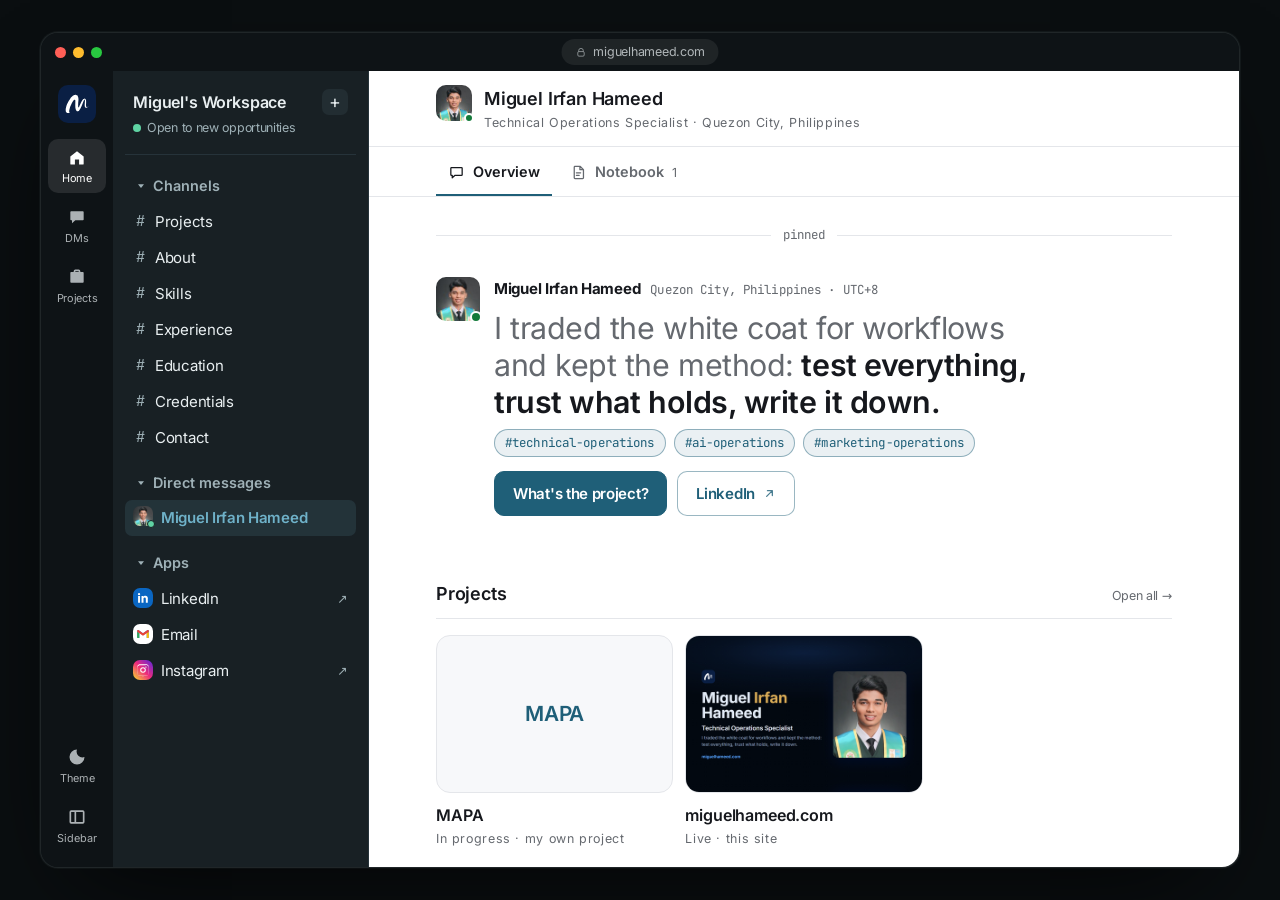
==== commit 5dc0e230: "Google's proof of ownership, for Search Console Co-Authored-By: Claude Opus 5.5 <noreply@anthropic.c" ====
--- a/index.html
+++ b/index.html
@@ -8,6 +8,7 @@
   <meta name="description" content="Miguel Irfan Hameed, Technical Operations Specialist in Quezon City, Philippines. I traded the white coat for workflows and kept the method: test everything, trust what holds, write it down. Open to work anywhere." />
   <meta name="theme-color" content="#182024" />
   <link rel="canonical" href="https://miguelhameed.com/" />
+  <meta name="google-site-verification" content="iV2LYJ0MiXx-lplB7y9ovECImsSYhobyRBdW2v5pWPQ" />
   <link rel="icon" href="favicon.ico" />
   <link rel="apple-touch-icon" href="images/site/apple-touch-icon.png" />
 
--- a/styles.css
+++ b/styles.css
@@ -558,6 +558,8 @@
 .spec-chips { display: flex; flex-wrap: wrap; gap: 6px; padding-top: 1px; }
 .spec-chip { padding: 2px 10px; border-radius: var(--r-pill); border: 1px solid var(--line); background: var(--card); color: var(--ink); font-size: var(--t-sm); letter-spacing: 0.01em; white-space: nowrap; }
 .work-title { font-family: var(--display); font-weight: 600; font-size: var(--t-lg); letter-spacing: var(--track-head); line-height: 1.3; margin: 2px 0 8px; }
+
+.work-title .keep { white-space: nowrap; }
 .work-pending { margin: -4px 0 14px; font-size: var(--t-md); }
 
 .shots { display: flex; flex-wrap: wrap; gap: 10px; margin-top: 14px; }
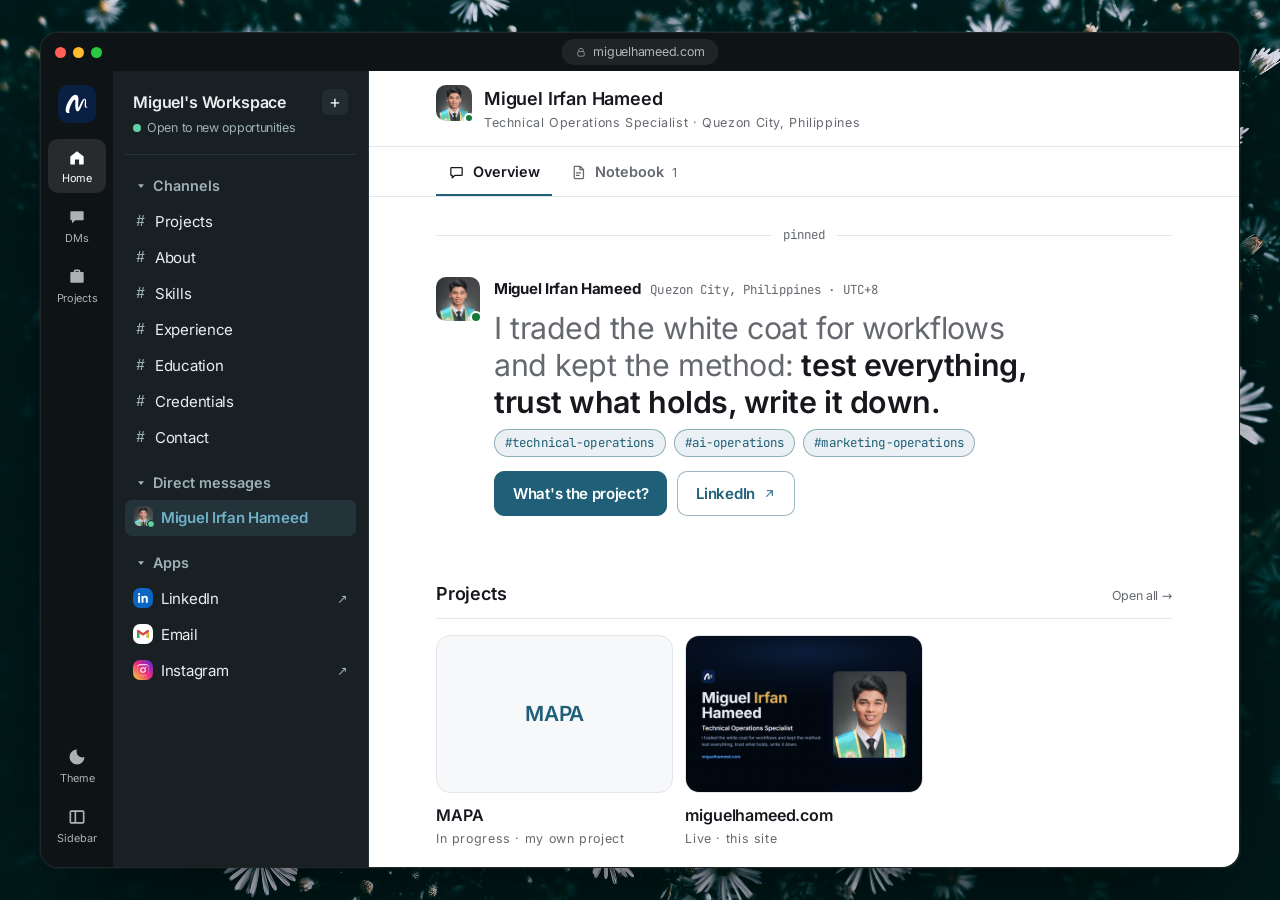
==== commit bc006380: "The page's words are written into the published pages, for search engines and AI assistants that do " ====
--- a/index.html
+++ b/index.html
@@ -1,5 +1,5 @@
 <!DOCTYPE html>
-<html lang="en" data-theme="dark">
+<html lang="en" data-theme="dark" data-prerendered>
 <head>
   <meta charset="utf-8" />
   <meta name="robots" content="noindex, nofollow" />
@@ -112,7 +112,7 @@
         </div>
 
         <button class="side-label" type="button" aria-expanded="true" aria-controls="channel-list" data-fold><svg class="caret" viewBox="0 0 24 24" aria-hidden="true"><path d="M6 8.5h12l-6 7.5z"/></svg>Channels</button>
-        <ul class="side-list" id="channel-list"></ul>
+        <ul class="side-list" id="channel-list"><li><a class="side-link" href="/projects/" data-channel="projects"><span class="hash" aria-hidden="true">#</span>Projects</a></li><li><a class="side-link" href="#about" data-channel="about"><span class="hash" aria-hidden="true">#</span>About</a></li><li><a class="side-link" href="#skills" data-channel="skills"><span class="hash" aria-hidden="true">#</span>Skills</a></li><li><a class="side-link" href="#experience" data-channel="experience"><span class="hash" aria-hidden="true">#</span>Experience</a></li><li><a class="side-link" href="#education" data-channel="education"><span class="hash" aria-hidden="true">#</span>Education</a></li><li><a class="side-link" href="#credentials" data-channel="credentials"><span class="hash" aria-hidden="true">#</span>Credentials</a></li><li><a class="side-link" href="#contact" data-channel="contact"><span class="hash" aria-hidden="true">#</span>Contact</a></li></ul>
 
         <button class="side-label" type="button" aria-expanded="true" aria-controls="dm-list" data-fold><svg class="caret" viewBox="0 0 24 24" aria-hidden="true"><path d="M6 8.5h12l-6 7.5z"/></svg>Direct messages</button>
         <ul class="side-list" id="dm-list">
@@ -120,7 +120,7 @@
         </ul>
 
         <button class="side-label" type="button" aria-expanded="true" aria-controls="app-list" data-fold><svg class="caret" viewBox="0 0 24 24" aria-hidden="true"><path d="M6 8.5h12l-6 7.5z"/></svg>Apps</button>
-        <ul class="side-list" id="app-list"></ul>
+        <ul class="side-list" id="app-list"><li><a class="side-link" href="https://www.linkedin.com/in/miguelhameed" target="_blank" rel="noopener"><span class="app-icon app-linkedin"><svg viewBox="0 0 24 24" aria-hidden="true"><path d="M6.94 8.5H3.56V20h3.38V8.5zM5.25 3.5a1.96 1.96 0 1 0 0 3.92 1.96 1.96 0 0 0 0-3.92zM20.44 13.2c0-3.1-1.65-4.94-4.3-4.94-1.94 0-2.8 1.07-3.29 1.82V8.5H9.48V20h3.37v-5.7c0-1.5.28-2.96 2.14-2.96 1.83 0 1.86 1.72 1.86 3.06V20h3.38l.01-6.8z"></path></svg></span>LinkedIn<span class="ext" aria-hidden="true">↗</span><span class="sr-only"> (opens in a new tab)</span></a></li><li><a class="side-link" href="mailto:miguelhameed@gmail.com"><span class="app-icon app-email"><svg viewBox="0 0 24 24" aria-hidden="true"><path fill="#ffffff" d="M3 6h18v12H3z"></path><path fill="#4285F4" d="M20.4 19h-2.1V9.9L12 14.3 5.7 9.9V19H3.6A1.6 1.6 0 0 1 2 17.4V6.6C2 5.7 2.7 5 3.6 5h.7L12 10.6 19.7 5h.7c.9 0 1.6.7 1.6 1.6v10.8c0 .9-.7 1.6-1.6 1.6z"></path><path fill="#34A853" d="M2 17.4V8.1l3.7 2.6V19H3.6A1.6 1.6 0 0 1 2 17.4z"></path><path fill="#FBBC04" d="M22 17.4c0 .9-.7 1.6-1.6 1.6h-2.1v-8.3L22 8.1z"></path><path fill="#EA4335" d="M2 6.6C2 5.7 2.7 5 3.6 5h.7L12 10.6 19.7 5h.7c.9 0 1.6.7 1.6 1.6v1.5L12 14.9 2 8.1z"></path></svg></span>Email</a></li><li><a class="side-link" href="https://www.instagram.com/miggybop/" target="_blank" rel="noopener"><span class="app-icon app-instagram"><svg viewBox="0 0 24 24" aria-hidden="true"><path d="M12 2.2c3.2 0 3.6 0 4.9.07 1.2.05 1.8.25 2.2.42.6.22 1 .48 1.4.9.4.4.7.8.9 1.4.17.4.37 1 .42 2.2.06 1.3.07 1.7.07 4.9s0 3.6-.07 4.9c-.05 1.2-.25 1.8-.42 2.2-.22.6-.48 1-.9 1.4-.4.4-.8.7-1.4.9-.4.17-1 .37-2.2.42-1.3.06-1.7.07-4.9.07s-3.6 0-4.9-.07c-1.2-.05-1.8-.25-2.2-.42-.6-.22-1-.48-1.4-.9-.4-.4-.7-.8-.9-1.4-.17-.4-.37-1-.42-2.2C2.2 15.6 2.2 15.2 2.2 12s0-3.6.07-4.9c.05-1.2.25-1.8.42-2.2.22-.6.48-1 .9-1.4.4-.4.8-.7 1.4-.9.4-.17 1-.37 2.2-.42C8.4 2.2 8.8 2.2 12 2.2zm0 1.8c-3.1 0-3.5 0-4.8.07-1.1.05-1.7.24-2.1.4-.5.2-.9.44-1.3.84-.4.4-.64.8-.84 1.3-.16.4-.35 1-.4 2.1C2.5 9.5 2.5 9.9 2.5 13s0 3.5.07 4.8c.05 1.1.24 1.7.4 2.1.2.5.44.9.84 1.3.4.4.8.64 1.3.84.4.16 1 .35 2.1.4 1.3.07 1.7.07 4.8.07s3.5 0 4.8-.07c1.1-.05 1.7-.24 2.1-.4.5-.2.9-.44 1.3-.84.4-.4.64-.8.84-1.3.16-.4.35-1 .4-2.1.07-1.3.07-1.7.07-4.8s0-3.5-.07-4.8c-.05-1.1-.24-1.7-.4-2.1-.2-.5-.44-.9-.84-1.3-.4-.4-.8-.64-1.3-.84-.4-.16-1-.35-2.1-.4C15.5 4 15.1 4 12 4z"></path><path d="M12 7.2A4.8 4.8 0 1 0 12 16.8 4.8 4.8 0 0 0 12 7.2zm0 7.9a3.1 3.1 0 1 1 0-6.2 3.1 3.1 0 0 1 0 6.2z"></path><circle cx="17" cy="7" r="1.15"></circle></svg></span>Instagram<span class="ext" aria-hidden="true">↗</span><span class="sr-only"> (opens in a new tab)</span></a></li></ul>
       </aside>
 
       <main class="pane" id="messages" tabindex="-1">
@@ -144,11 +144,328 @@
 
         <h1 class="sr-only">Miguel Hameed — Technical Operations Specialist</h1>
         <div class="feed" id="feed">
-          <noscript><p class="noscript">This page needs JavaScript to show its content. You can still reach Miguel at
-            <a href="mailto:miguelhameed@gmail.com">miguelhameed@gmail.com</a>.</p></noscript>
-          <p class="noscript" id="load-failed" hidden>This page didn’t finish loading.
+<p class="noscript" id="load-failed" hidden>This page didn’t finish loading.
             <a href="#" onclick="location.reload(); return false">Reload it</a> to try again. You can still reach Miguel at
             <a href="mailto:miguelhameed@gmail.com">miguelhameed@gmail.com</a>.</p>
+<div class="day mono" id="intro" data-section="intro">pinned</div>
+      <article class="msg reveal in">
+        <span class="avatar-live"><img class="msg-avatar" src="/images/site/headshot-avatar.jpg?v=2" alt="Miguel Irfan Hameed" width="44" height="44" loading="lazy"><i class="live-dot" title="Open to work anywhere"></i></span>
+        <div class="msg-body">
+          <div class="msg-meta"><span class="msg-name">Miguel Irfan Hameed</span><span class="msg-time mono">Quezon City, Philippines · UTC+8</span></div>
+          <div class="intro-grid">
+            <div class="intro-main">
+              <p class="lede"><span class="before">I traded the white coat for workflows and kept the method:</span> test everything, trust what holds, write it down.</p>
+              <p class="hash-tags"><span class="hash-tag mono">#technical-operations</span><span class="hash-tag mono">#ai-operations</span><span class="hash-tag mono">#marketing-operations</span></p>
+              
+    <div class="actions" data-intro-actions="">
+      <a class="btn btn-primary" href="mailto:miguelhameed@gmail.com">What's the project?</a>
+      <a class="btn btn-brand" href="https://www.linkedin.com/in/miguelhameed" target="_blank" rel="noopener">LinkedIn<svg class="btn-arrow" viewBox="0 0 16 16" aria-hidden="true"><path d="M4.5 11.5 11.5 4.5M5.5 4.5h6v6"></path></svg><span class="sr-only"> (opens in a new tab)</span></a>
+    </div>
+              
+            </div>
+          </div>
+        </div>
+      </article>
+    <section class="proj-strip" aria-labelledby="proj-heading">
+      <div class="proj-head">
+        <h2 class="proj-heading" id="proj-heading">Projects</h2>
+        <a class="proj-all" href="/projects/">Open all <span aria-hidden="true">→</span></a>
+      </div>
+      <ul class="proj-cards">
+        <li>
+          <a class="proj-card" href="/projects/" data-project="0">
+            <span class="proj-thumb is-name" aria-hidden="true">MAPA</span>
+            <span class="proj-name">MAPA</span>
+            <span class="proj-meta">In progress · my own project</span>
+          </a>
+        </li>
+        <li>
+          <a class="proj-card" href="/projects/" data-project="1">
+            <span class="proj-thumb"><img src="/images/work/miguelhameed-com.webp" srcset="/images/work/miguelhameed-com.webp 522w, /images/work/miguelhameed-com-780.webp 780w" sizes="(max-width: 767px) 45vw, 360px" alt="" width="522" height="348" loading="lazy" class="is-fill"></span>
+            <span class="proj-name">miguelhameed.com</span>
+            <span class="proj-meta">Live · this site</span>
+          </a>
+        </li></ul>
+    </section>
+    <h2 class="channel-divider" id="about" data-section="about">
+      <span class="hash" aria-hidden="true">#</span>About<span class="divider-sub"><span class="divider-dash" aria-hidden="true">—</span> Trained in science, ended up in systems</span>
+    </h2>
+    <article class="msg reveal in">
+      <img class="msg-avatar" src="/images/site/headshot-avatar.jpg?v=2" alt="" width="44" height="44" loading="lazy">
+      <div class="msg-body">
+        <div class="msg-meta"><span class="msg-name">Miguel Irfan Hameed</span><span class="msg-time mono">about</span></div>
+        
+      <p class="about-text">I fixed a system nobody else could get working. I think about that more than anything else I have done, because it was the first time I understood what I actually wanted — not a title, not a department. To be the one people come to when something has stopped.</p><p class="about-text">Before that I was further back — survey data, health facility records, numbers somebody else would eventually stand up and present. Good work, and I still like it. But it wears on you quietly. That is the only way I can describe the stretch of unhappiness that followed. No single bad day. Just years of it.</p><p class="about-text">So I made a decision that did not look like a career move. I took work as a virtual assistant, and it turned out to be the opening that led here — to operations, the first work I have done that has my name on it.</p><p class="about-text">It took a few years to see what I had been circling the whole time. It was never the subject. It was the running of it: holding the parts together, keeping them straight, making the whole thing easier for whoever is on the other end. It doesn’t matter where I sit. What I want is to be the name that comes up when something breaks.</p><p class="about-text">I did not expect to enjoy carrying this much at once, but I do. I think it is because this time I am the one standing up with it.</p>
+      <blockquote class="motto">“I find what's broken, fix it, and keep it moving.”</blockquote>
+      </div>
+    </article>
+    <h2 class="channel-divider" id="skills" data-section="skills">
+      <span class="hash" aria-hidden="true">#</span>Skills<span class="divider-sub"><span class="divider-dash" aria-hidden="true">—</span> This is the list, minus the ones that I’d have to google.</span>
+    </h2>
+    <article class="msg reveal in">
+      <img class="msg-avatar" src="/images/site/headshot-avatar.jpg?v=2" alt="" width="44" height="44" loading="lazy">
+      <div class="msg-body">
+        <div class="msg-meta"><span class="msg-name">Miguel Irfan Hameed</span><span class="msg-time mono">skills</span></div>
+        <ul class="skill-rows">
+      <li>
+        <h3 class="skill-group-name">Operations and Systems</h3>
+        <div class="skill-body">
+          <p class="skill-does">Workflow design<span class="sep"> / </span>Process documentation<span class="sep"> / </span>Website quality checks</p>
+          <p class="skill-tools"><span class="label">Tools</span> ClickUp · GitHub · Lighthouse · HTML/CSS</p>
+        </div>
+      </li>
+      <li>
+        <h3 class="skill-group-name">Agentic AI and Automations</h3>
+        <div class="skill-body">
+          <p class="skill-does">Agent and AI Skill building<span class="sep"> / </span>AI workflow mapping</p>
+          <p class="skill-tools"><span class="label">Tools</span> Claude · ClickUp AI</p>
+        </div>
+      </li>
+      <li>
+        <h3 class="skill-group-name">Pipeline and Partnerships</h3>
+        <div class="skill-body">
+          <p class="skill-does">Lead and partner research<span class="sep"> / </span>Lead qualification<span class="sep"> / </span>Pipeline management<span class="sep"> / </span>Competitive research and teardowns<span class="sep"> / </span>Outreach sequencing and replies</p>
+          <p class="skill-tools"><span class="label">Tools</span> Dripify · LinkedIn Sales Navigator · Apollo</p>
+        </div>
+      </li>
+      <li>
+        <h3 class="skill-group-name">Marketing Operations</h3>
+        <div class="skill-body">
+          <p class="skill-does">Content pipeline management<span class="sep"> / </span>Editorial workflows<span class="sep"> / </span>Content writing and editing</p>
+          <p class="skill-tools"><span class="label">Tools</span> Buffer · GA4</p>
+        </div>
+      </li></ul>
+      </div>
+    </article>
+    <h2 class="channel-divider" id="experience" data-section="experience">
+      <span class="hash" aria-hidden="true">#</span>Experience
+    </h2>
+    <article class="msg reveal in">
+      <img class="msg-avatar" src="/images/site/headshot-avatar.jpg?v=2" alt="" width="44" height="44" loading="lazy">
+      <div class="msg-body">
+        <div class="msg-meta"><span class="msg-name">Miguel Irfan Hameed</span><span class="msg-time mono">overview</span></div>
+        
+      <p class="section-lede">Government health programmes to technical operations, method intact.</p>
+      <ul class="timeline">
+      <li><span class="tl-role"><strong>Technical Operations Specialist</strong></span><span class="tl-org">Cloud Sentry Solutions</span><span class="tl-dates">April, 2025 – Present</span></li>
+      <li><span class="tl-role"><strong>Health Program Officer II</strong></span><span class="tl-org">Department of Health</span><span class="tl-dates">April, 2025 – January, 2026</span></li>
+      <li><span class="tl-role"><strong>Project Technical Specialist I</strong></span><span class="tl-org">DOST-FNRI</span><span class="tl-dates">November, 2023 – August, 2024</span></li>
+      <li><span class="tl-role"><strong>Project Technical Assistant II</strong></span><span class="tl-org">DOST-FNRI</span><span class="tl-dates">September – November, 2023</span></li></ul>
+      </div>
+    </article>
+    <article class="msg reveal in">
+      <img class="msg-avatar" src="/images/site/headshot-avatar.jpg?v=2" alt="" width="44" height="44" loading="lazy">
+      <div class="msg-body">
+        <div class="msg-meta"><span class="msg-name">Miguel Irfan Hameed</span><span class="msg-time mono">role 1 of 3</span></div>
+        
+      <div class="role-head role-head-multi">
+        <img class="org-logo" src="/images/experience/cloud-sentry.webp" alt="Cloud Sentry Solutions logo" width="96" height="96" loading="lazy">
+        <div>
+          <h3 class="work-title">Technical Operations Specialist</h3>
+          <p class="org">Cloud Sentry Solutions · Freelance</p>
+          <p class="where">New Hampshire, New England · April, 2025 – Present</p>
+        </div>
+      </div>
+      <ul class="points"><li>ClickUp workspace architecture for Service Pyramid delivery.</li><li>Automation of recurring L1 controls monitoring (onboarding, access reviews, evidence collection).</li><li>Standard Operations Procedure and runbook authoring for client delivery.</li><li>Cross-tool integration (ClickUp, identity tools, DLP, audit tooling).</li></ul>
+      
+      
+      </div>
+    </article>
+    <article class="msg reveal in">
+      <img class="msg-avatar" src="/images/site/headshot-avatar.jpg?v=2" alt="" width="44" height="44" loading="lazy">
+      <div class="msg-body">
+        <div class="msg-meta"><span class="msg-name">Miguel Irfan Hameed</span><span class="msg-time mono">role 2 of 3</span></div>
+        
+      <div class="role-head role-head-multi">
+        <img class="org-logo" src="/images/experience/doh.webp" alt="Department of Health – Metro Manila Center for Health Development logo" width="96" height="96" loading="lazy">
+        <div>
+          <h3 class="work-title">Health Program Officer II</h3>
+          <p class="org">Department of Health – Metro Manila Center for Health Development</p>
+          <p class="where">Mandaluyong City, Philippines · April, 2025 – January, 2026</p>
+        </div>
+      </div>
+      <ul class="points"><li>Managed and validated health facility data for the Field Health Services Information System (FHSIS), to support accurate regional and national health reporting.</li><li>Coordinated with local health units and partner facilities to ensure timely, complete and standardised submission of public health data.</li><li>Reviewed, consolidated and analysed routine health reports to support monitoring, planning and decision-making for public health programmes.</li></ul>
+      
+      <div class="role-earlier">
+        <p class="earlier-head"><span class="label">Certificates</span></p>
+        <ul class="certs">
+          <li>
+            <p class="cert-head"><span class="cert-title">Certificate of Completion of the Field Health Services and Information System Data Management and Analysis Training</span><span class="cert-date">August, 2025</span></p>
+          </li>
+          <li>
+            <p class="cert-head"><span class="cert-title">Certificate of Completion for Data Quality Check Training: Critical Program for Universal Health Care Coverage</span><span class="cert-date">September, 2025</span></p>
+          </li>
+          <li>
+            <p class="cert-head"><span class="cert-title">Certificate of Recognition for Workshop on Data Analysis for Different Health Programs</span><span class="cert-date">October, 2025</span></p>
+          </li></ul>
+      </div>
+      
+      </div>
+    </article>
+    <article class="msg reveal in">
+      <img class="msg-avatar" src="/images/site/headshot-avatar.jpg?v=2" alt="" width="44" height="44" loading="lazy">
+      <div class="msg-body">
+        <div class="msg-meta"><span class="msg-name">Miguel Irfan Hameed</span><span class="msg-time mono">role 3 of 3</span></div>
+        
+      <div class="role-head role-head-multi">
+        <img class="org-logo" src="/images/experience/dost-fnri.webp" alt="DOST – Food and Nutrition Research Institute logo" width="96" height="96" loading="lazy">
+        <div>
+          <h3 class="work-title">Project Technical Specialist I</h3>
+          <p class="org">DOST – Food and Nutrition Research Institute</p>
+          <p class="where">Taguig City, Philippines · September, 2023 – August, 2024</p>
+        </div>
+      </div>
+      <ul class="points"><li>Conducted data collection and validation for the National Nutrition Survey, ensuring the accuracy and completeness of nutritional data.</li><li>Collected, aliquoted and processed biological fluid samples through phlebotomy, to support the analysis of biochemical markers for the survey.</li><li>Performed laboratory processing and analysis of the biochemical markers used to assess and update the nutritional status of the Filipino population nationwide.</li></ul>
+      
+      
+      <div class="role-earlier">
+        <p class="earlier-head"><span class="label">Before this</span> <strong>Project Technical Assistant II</strong> · September – November, 2023</p>
+        <ul class="points"><li>Encoded and validated the data collected throughout the National Nutrition Survey.</li><li>Received and designated the biochemical markers collected from the survey.</li></ul>
+      </div>
+      </div>
+    </article>
+    <h2 class="channel-divider" id="education" data-section="education">
+      <span class="hash" aria-hidden="true">#</span>Education
+    </h2>
+    <article class="msg reveal in">
+      <img class="msg-avatar" src="/images/site/headshot-avatar.jpg?v=2" alt="" width="44" height="44" loading="lazy">
+      <div class="msg-body">
+        <div class="msg-meta"><span class="msg-name">Miguel Irfan Hameed</span><span class="msg-time mono">school 1 of 2</span></div>
+        
+      <div class="role-head role-head-multi role-head-school">
+        <img class="org-logo" src="/images/education/feu.png" alt="Far Eastern University – Manila logo" width="96" height="96" loading="lazy">
+        <div>
+          <h3 class="work-title">Far Eastern <span class="keep">University – Manila</span></h3>
+          <p class="org">Bachelor of Science, Major in Medical Technology</p>
+          <p class="where">Sampaloc, Manila · June, 2022</p>
+        </div>
+      </div>
+      <p class="school-note">Cumulative GPA: <strong>3.34</strong></p>
+      
+      <p class="school-line"><span class="label">Research</span> <strong>Antimicrobial Property of MgO Nanoparticles: A Narrative Review</strong></p>
+      
+      <div class="school-line"><span class="label">Dean's Lister</span>
+        <ul class="honours"><li>Second Honors · Academic Year 2018 – 2019</li><li>Second Honors · Academic Year 2019 – 2020</li><li>First Honors · Academic Year 2020 – 2021</li></ul>
+      </div>
+      
+      <div class="role-earlier">
+        <p class="earlier-head"><span class="label">Certificates</span></p>
+        <ul class="certs">
+          <li>
+            <p class="cert-head"><span class="cert-title">Certificate of Participation in the International Undergraduate Research Conference for Philippine Association of Schools of Medical Technology and Public Health, Inc.</span><span class="cert-date">November, 2021</span></p>
+          </li></ul>
+      </div>
+      </div>
+    </article>
+    <article class="msg reveal in">
+      <img class="msg-avatar" src="/images/site/headshot-avatar.jpg?v=2" alt="" width="44" height="44" loading="lazy">
+      <div class="msg-body">
+        <div class="msg-meta"><span class="msg-name">Miguel Irfan Hameed</span><span class="msg-time mono">school 2 of 2</span></div>
+        
+      <div class="role-head role-head-multi role-head-school">
+        <img class="org-logo" src="/images/education/ceu.png" alt="Centro Escolar University – Manila logo" width="96" height="96" loading="lazy">
+        <div>
+          <h3 class="work-title">Centro Escolar <span class="keep">University – Manila</span></h3>
+          <p class="org">Science, Technology, Engineering and Mathematics</p>
+          <p class="where">San Miguel, Manila · June, 2018</p>
+        </div>
+      </div>
+      <p class="school-note">Medical Transcriptionist</p>
+      
+      <p class="school-line"><span class="label">Research</span> <strong>The Perception of Students on Self Diagnosed Clinical Depression &amp; Anxiety: A Phenomenological Study</strong></p>
+      
+      
+      </div>
+    </article>
+    <article class="msg reveal in">
+      <img class="msg-avatar" src="/images/site/headshot-avatar.jpg?v=2" alt="" width="44" height="44" loading="lazy">
+      <div class="msg-body">
+        <div class="msg-meta"><span class="msg-name">Miguel Irfan Hameed</span><span class="msg-time mono">licence</span></div>
+        
+      <p class="school-line"><span class="label">Licensed</span> Medical Technologist · Professional Regulation Commission · September 29, 2023</p>
+      
+      <div class="role-earlier">
+        <p class="earlier-head"><span class="label">Certificates</span></p>
+        <ul class="certs">
+          <li>
+            <p class="cert-head"><span class="cert-title">Certification of Completion for NIDA Clinical Trials Network</span><span class="cert-date">July, 2022</span></p>
+          </li>
+          <li>
+            <p class="cert-head"><span class="cert-title">Certification of Attendance for Transporting Dangerous Goods Training</span><span class="cert-date">July, 2022</span></p>
+          </li>
+          <li>
+            <p class="cert-head"><span class="cert-title">Certificate of Completion on The Manual of Operations for Screening Drug Testing Laboratories</span><span class="cert-date">August, 2024</span></p>
+          </li></ul>
+      </div>
+      </div>
+    </article>
+    <h2 class="channel-divider" id="credentials" data-section="credentials">
+      <span class="hash" aria-hidden="true">#</span>Credentials<span class="divider-sub"><span class="divider-dash" aria-hidden="true">—</span> Click it, I’ll wait.</span>
+    </h2>
+    <article class="msg reveal in">
+      <img class="msg-avatar" src="/images/site/headshot-avatar.jpg?v=2" alt="" width="44" height="44" loading="lazy">
+      <div class="msg-body">
+        <div class="msg-meta"><span class="msg-name">Miguel Irfan Hameed</span><span class="msg-time mono">credentials</span></div>
+        
+      <ul class="cred-rows">
+        <li>
+          <button class="cred-row is-link" type="button" data-sheet="0">
+            <span class="cred-mark"><img src="/images/credentials/clickup.webp" alt="" width="162" height="162" loading="lazy"></span>
+            <span class="cred-body">
+              <span class="cred-kind label">Certification</span>
+              <strong class="cred-title">Certified ClickUp Expert</strong>
+              <span class="cred-topic">ClickUp's own certification. It is the system my work runs on.</span>
+            </span>
+            <span class="cred-cue">Open <span aria-hidden="true">→</span></span>
+          </button>
+        </li>
+        <li>
+          <div class="cred-row">
+            <span class="cred-mark"><img src="/images/credentials/sc-300.webp" alt="" width="162" height="162" loading="lazy"></span>
+            <span class="cred-body">
+              <span class="cred-kind label">In progress · Microsoft</span>
+              <strong class="cred-title">SC-300: Identity and Access Administrator</strong>
+              <span class="cred-topic">On track for 2026. Only the exam stands between me and the badge.</span>
+            </span>
+            
+          </div>
+        </li>
+        <li>
+          <div class="cred-row">
+            <span class="cred-mark"><img src="/images/credentials/sc-200.webp" alt="" width="162" height="162" loading="lazy"></span>
+            <span class="cred-body">
+              <span class="cred-kind label">In progress · Microsoft</span>
+              <strong class="cred-title">SC-200: Security Operations Analyst</strong>
+              <span class="cred-topic">On track for 2026. Only the exam stands between me and the badge.</span>
+            </span>
+            
+          </div>
+        </li></ul>
+      </div>
+    </article>
+    <h2 class="channel-divider" id="contact" data-section="contact">
+      <span class="hash" aria-hidden="true">#</span>Contact<span class="divider-sub"><span class="divider-dash" aria-hidden="true">—</span> Yes, that’s my actual email.</span>
+    </h2>
+    <article class="msg reveal in">
+      <img class="msg-avatar" src="/images/site/headshot-avatar.jpg?v=2" alt="" width="44" height="44" loading="lazy">
+      <div class="msg-body">
+        <div class="msg-meta"><span class="msg-name">Miguel Irfan Hameed</span><span class="msg-time mono">contact</span></div>
+        
+      <p class="section-lede">If you're building a team that needs work to run on rails, I'd like to hear about it.</p>
+      <ul class="contact-list">
+        <li><span class="label">Email</span><a href="mailto:miguelhameed@gmail.com">miguelhameed@gmail.com</a></li>
+        <li><span class="label">LinkedIn</span><a href="https://www.linkedin.com/in/miguelhameed" target="_blank" rel="noopener">linkedin.com/in/miguelhameed <span aria-hidden="true">↗</span><span class="sr-only"> (opens in a new tab)</span></a></li>
+        <li><span class="label">Resume</span><a href="mailto:miguelhameed@gmail.com?subject=Resume%20request">Sent on request, specifically made for you.</a></li>
+        <li><span class="label">Based in</span><span>Quezon City, Philippines (UTC+8) · <span data-clock=""></span></span></li>
+        <li><span class="label">Status</span><span>Open to new opportunities, remote or relocation</span></li>
+      </ul>
+      
+    <div class="actions" data-contact-actions="">
+      <a class="btn btn-primary" href="mailto:miguelhameed@gmail.com">What's the project?</a>
+      
+    </div>
+      </div>
+    </article><p class="end">— end of conversation —</p>
         </div>
       </main>
 
@@ -183,6 +500,6 @@
   <script src="content/contact.js"></script>
   <script src="content/notebook.js"></script>
   <script src="script.js"></script>
-  <script>if (!document.querySelector('#feed .msg')) { var failed = document.getElementById('load-failed'); if (failed) failed.hidden = false; }</script>
+  <script>if (!document.documentElement.hasAttribute('data-drawn')) { var failed = document.getElementById('load-failed'); if (failed) failed.hidden = false; }</script>
 </body>
 </html>
--- a/styles.css
+++ b/styles.css
@@ -109,6 +109,44 @@
   transition: background-color 0.3s;
 }
 
+html[data-theme="dark"] body {
+  background-image: image-set(url('images/desk/slate-2560.avif') type('image/avif'),
+                              url('images/desk/slate-2560.jpg') type('image/jpeg'));
+}
+html[data-theme="burgundy"] body {
+  background-image: image-set(url('images/desk/ember-2560.avif') type('image/avif'),
+                              url('images/desk/ember-2560.jpg') type('image/jpeg'));
+}
+@media (min-width: 2561px), (min-resolution: 1.5dppx) {
+  html[data-theme="dark"] body {
+    background-image: image-set(url('images/desk/slate-3840.avif') type('image/avif'),
+                                url('images/desk/slate-2560.jpg') type('image/jpeg'));
+  }
+  html[data-theme="burgundy"] body {
+    background-image: image-set(url('images/desk/ember-3840.avif') type('image/avif'),
+                                url('images/desk/ember-2560.jpg') type('image/jpeg'));
+  }
+}
+@media (min-width: 3841px), (min-resolution: 1.5dppx) and (min-width: 2561px), (min-resolution: 2dppx) and (min-width: 1921px) {
+  html[data-theme="dark"] body {
+    background-image: image-set(url('images/desk/slate-5120.avif') type('image/avif'),
+                                url('images/desk/slate-2560.jpg') type('image/jpeg'));
+  }
+  html[data-theme="burgundy"] body {
+    background-image: image-set(url('images/desk/ember-5120.avif') type('image/avif'),
+                                url('images/desk/ember-2560.jpg') type('image/jpeg'));
+  }
+}
+html[data-theme] body {
+  background-size: cover;
+  background-position: center;
+  background-repeat: no-repeat;
+}
+
+@media (hover: none) and (pointer: coarse) and (max-width: 1023px) {
+  html[data-theme] body { background-image: none; }
+}
+
 a { color: inherit; }
 img { display: block; max-width: 100%; }
 button { font: inherit; color: inherit; background: none; border: 0; cursor: pointer; }
@@ -475,6 +513,26 @@
   opacity: 0.8; transition: transform 0.18s var(--ease), opacity 0.18s;
 }
 .btn:hover .btn-arrow { opacity: 1; transform: translate(1.5px, -1.5px); }
+
+.toast {
+  position: fixed; left: 50%; bottom: 52px; z-index: 55;
+  max-width: calc(100% - 32px); width: max-content;
+  padding: 11px 16px; border-radius: 12px;
+  background: color-mix(in srgb, var(--app) 92%, transparent);
+  -webkit-backdrop-filter: blur(20px) saturate(160%);
+  backdrop-filter: blur(20px) saturate(160%);
+  border: 1px solid rgba(255, 255, 255, 0.10);
+  color: var(--ink); font-size: var(--t-base); line-height: 1.4; text-align: center;
+  box-shadow: 0 18px 44px -14px rgba(0, 0, 0, 0.65), 0 2px 8px -2px rgba(0, 0, 0, 0.4);
+  opacity: 0; transform: translate(-50%, 8px);
+  transition: opacity 0.2s var(--ease), transform 0.2s var(--ease);
+  cursor: default;
+}
+.toast.is-on { opacity: 1; transform: translate(-50%, 0); }
+.toast[hidden] { display: none; }
+@media (max-width: 767px) {
+  .toast { bottom: calc(16px + env(safe-area-inset-bottom, 0px)); }
+}
 
 .float-wrap {
   position: absolute;
@@ -833,6 +891,8 @@
   .intro-photo .empty-title { font-size: var(--t-sm); }
   .intro-photo .empty-note { display: none; }
   body { background-image: none; background-color: var(--app); }
+
+  html[data-theme] body { background-image: none; }
   .desk { display: block; padding: 0; }
   .app {
     display: block; height: auto; min-height: 100vh;
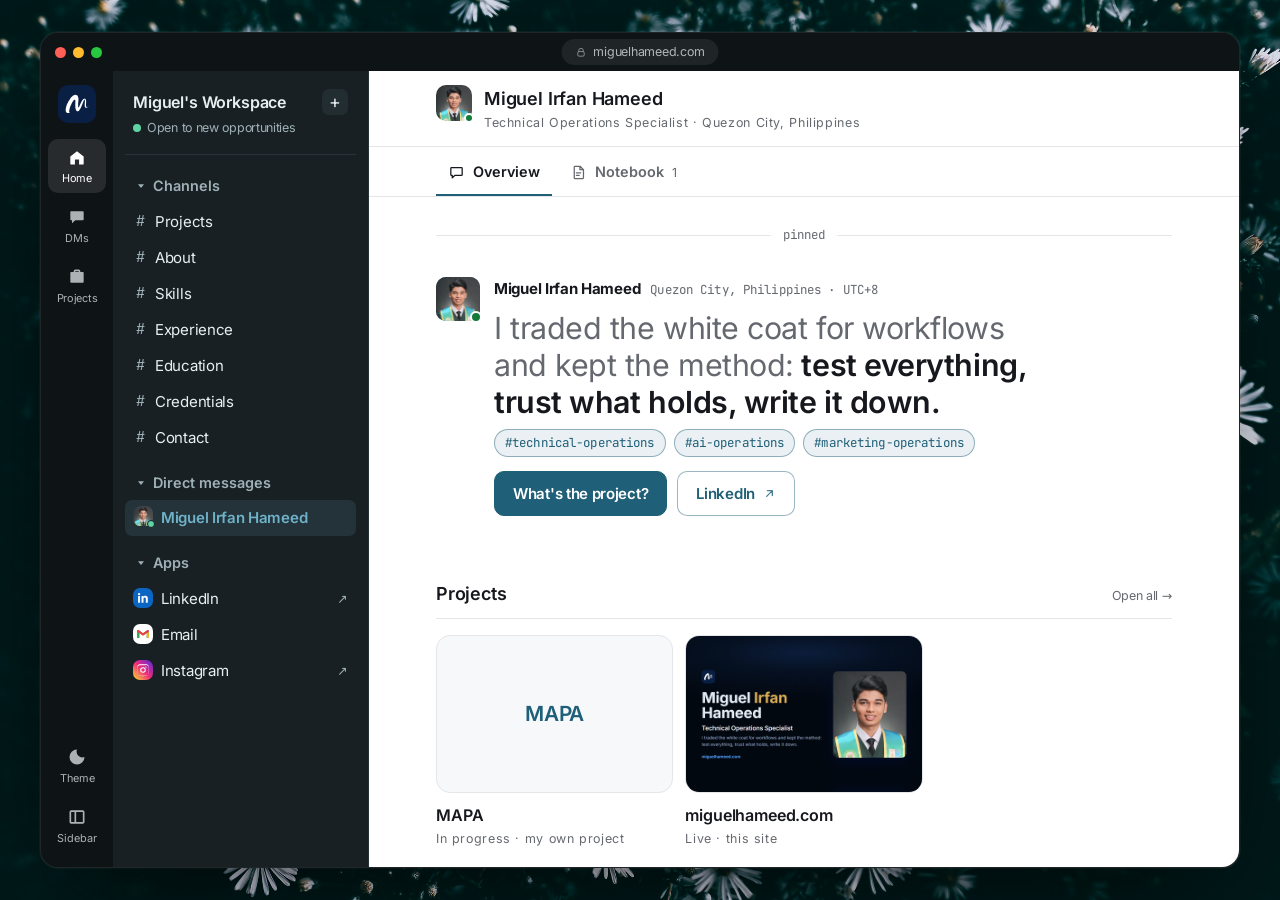
==== commit 2a0967b1: "Written-in pages are drawn under the address they are served from Co-Authored-By: Claude Opus 5.5 <n" ====
--- a/index.html
+++ b/index.html
@@ -112,7 +112,7 @@
         </div>
 
         <button class="side-label" type="button" aria-expanded="true" aria-controls="channel-list" data-fold><svg class="caret" viewBox="0 0 24 24" aria-hidden="true"><path d="M6 8.5h12l-6 7.5z"/></svg>Channels</button>
-        <ul class="side-list" id="channel-list"><li><a class="side-link" href="/projects/" data-channel="projects"><span class="hash" aria-hidden="true">#</span>Projects</a></li><li><a class="side-link" href="#about" data-channel="about"><span class="hash" aria-hidden="true">#</span>About</a></li><li><a class="side-link" href="#skills" data-channel="skills"><span class="hash" aria-hidden="true">#</span>Skills</a></li><li><a class="side-link" href="#experience" data-channel="experience"><span class="hash" aria-hidden="true">#</span>Experience</a></li><li><a class="side-link" href="#education" data-channel="education"><span class="hash" aria-hidden="true">#</span>Education</a></li><li><a class="side-link" href="#credentials" data-channel="credentials"><span class="hash" aria-hidden="true">#</span>Credentials</a></li><li><a class="side-link" href="#contact" data-channel="contact"><span class="hash" aria-hidden="true">#</span>Contact</a></li></ul>
+        <ul class="side-list" id="channel-list"><li><a class="side-link" href="/preview/projects/" data-channel="projects"><span class="hash" aria-hidden="true">#</span>Projects</a></li><li><a class="side-link" href="#about" data-channel="about"><span class="hash" aria-hidden="true">#</span>About</a></li><li><a class="side-link" href="#skills" data-channel="skills"><span class="hash" aria-hidden="true">#</span>Skills</a></li><li><a class="side-link" href="#experience" data-channel="experience"><span class="hash" aria-hidden="true">#</span>Experience</a></li><li><a class="side-link" href="#education" data-channel="education"><span class="hash" aria-hidden="true">#</span>Education</a></li><li><a class="side-link" href="#credentials" data-channel="credentials"><span class="hash" aria-hidden="true">#</span>Credentials</a></li><li><a class="side-link" href="#contact" data-channel="contact"><span class="hash" aria-hidden="true">#</span>Contact</a></li></ul>
 
         <button class="side-label" type="button" aria-expanded="true" aria-controls="dm-list" data-fold><svg class="caret" viewBox="0 0 24 24" aria-hidden="true"><path d="M6 8.5h12l-6 7.5z"/></svg>Direct messages</button>
         <ul class="side-list" id="dm-list">
@@ -149,7 +149,7 @@
             <a href="mailto:miguelhameed@gmail.com">miguelhameed@gmail.com</a>.</p>
 <div class="day mono" id="intro" data-section="intro">pinned</div>
       <article class="msg reveal in">
-        <span class="avatar-live"><img class="msg-avatar" src="/images/site/headshot-avatar.jpg?v=2" alt="Miguel Irfan Hameed" width="44" height="44" loading="lazy"><i class="live-dot" title="Open to work anywhere"></i></span>
+        <span class="avatar-live"><img class="msg-avatar" src="/preview/images/site/headshot-avatar.jpg?v=2" alt="Miguel Irfan Hameed" width="44" height="44" loading="lazy"><i class="live-dot" title="Open to work anywhere"></i></span>
         <div class="msg-body">
           <div class="msg-meta"><span class="msg-name">Miguel Irfan Hameed</span><span class="msg-time mono">Quezon City, Philippines · UTC+8</span></div>
           <div class="intro-grid">
@@ -169,19 +169,19 @@
     <section class="proj-strip" aria-labelledby="proj-heading">
       <div class="proj-head">
         <h2 class="proj-heading" id="proj-heading">Projects</h2>
-        <a class="proj-all" href="/projects/">Open all <span aria-hidden="true">→</span></a>
+        <a class="proj-all" href="/preview/projects/">Open all <span aria-hidden="true">→</span></a>
       </div>
       <ul class="proj-cards">
         <li>
-          <a class="proj-card" href="/projects/" data-project="0">
+          <a class="proj-card" href="/preview/projects/" data-project="0">
             <span class="proj-thumb is-name" aria-hidden="true">MAPA</span>
             <span class="proj-name">MAPA</span>
             <span class="proj-meta">In progress · my own project</span>
           </a>
         </li>
         <li>
-          <a class="proj-card" href="/projects/" data-project="1">
-            <span class="proj-thumb"><img src="/images/work/miguelhameed-com.webp" srcset="/images/work/miguelhameed-com.webp 522w, /images/work/miguelhameed-com-780.webp 780w" sizes="(max-width: 767px) 45vw, 360px" alt="" width="522" height="348" loading="lazy" class="is-fill"></span>
+          <a class="proj-card" href="/preview/projects/" data-project="1">
+            <span class="proj-thumb"><img src="/preview/images/work/miguelhameed-com.webp" srcset="/preview/images/work/miguelhameed-com.webp 522w, /preview/images/work/miguelhameed-com-780.webp 780w" sizes="(max-width: 767px) 45vw, 360px" alt="" width="522" height="348" loading="lazy" class="is-fill"></span>
             <span class="proj-name">miguelhameed.com</span>
             <span class="proj-meta">Live · this site</span>
           </a>
@@ -191,7 +191,7 @@
       <span class="hash" aria-hidden="true">#</span>About<span class="divider-sub"><span class="divider-dash" aria-hidden="true">—</span> Trained in science, ended up in systems</span>
     </h2>
     <article class="msg reveal in">
-      <img class="msg-avatar" src="/images/site/headshot-avatar.jpg?v=2" alt="" width="44" height="44" loading="lazy">
+      <img class="msg-avatar" src="/preview/images/site/headshot-avatar.jpg?v=2" alt="" width="44" height="44" loading="lazy">
       <div class="msg-body">
         <div class="msg-meta"><span class="msg-name">Miguel Irfan Hameed</span><span class="msg-time mono">about</span></div>
         
@@ -203,7 +203,7 @@
       <span class="hash" aria-hidden="true">#</span>Skills<span class="divider-sub"><span class="divider-dash" aria-hidden="true">—</span> This is the list, minus the ones that I’d have to google.</span>
     </h2>
     <article class="msg reveal in">
-      <img class="msg-avatar" src="/images/site/headshot-avatar.jpg?v=2" alt="" width="44" height="44" loading="lazy">
+      <img class="msg-avatar" src="/preview/images/site/headshot-avatar.jpg?v=2" alt="" width="44" height="44" loading="lazy">
       <div class="msg-body">
         <div class="msg-meta"><span class="msg-name">Miguel Irfan Hameed</span><span class="msg-time mono">skills</span></div>
         <ul class="skill-rows">
@@ -241,7 +241,7 @@
       <span class="hash" aria-hidden="true">#</span>Experience
     </h2>
     <article class="msg reveal in">
-      <img class="msg-avatar" src="/images/site/headshot-avatar.jpg?v=2" alt="" width="44" height="44" loading="lazy">
+      <img class="msg-avatar" src="/preview/images/site/headshot-avatar.jpg?v=2" alt="" width="44" height="44" loading="lazy">
       <div class="msg-body">
         <div class="msg-meta"><span class="msg-name">Miguel Irfan Hameed</span><span class="msg-time mono">overview</span></div>
         
@@ -254,12 +254,12 @@
       </div>
     </article>
     <article class="msg reveal in">
-      <img class="msg-avatar" src="/images/site/headshot-avatar.jpg?v=2" alt="" width="44" height="44" loading="lazy">
+      <img class="msg-avatar" src="/preview/images/site/headshot-avatar.jpg?v=2" alt="" width="44" height="44" loading="lazy">
       <div class="msg-body">
         <div class="msg-meta"><span class="msg-name">Miguel Irfan Hameed</span><span class="msg-time mono">role 1 of 3</span></div>
         
       <div class="role-head role-head-multi">
-        <img class="org-logo" src="/images/experience/cloud-sentry.webp" alt="Cloud Sentry Solutions logo" width="96" height="96" loading="lazy">
+        <img class="org-logo" src="/preview/images/experience/cloud-sentry.webp" alt="Cloud Sentry Solutions logo" width="96" height="96" loading="lazy">
         <div>
           <h3 class="work-title">Technical Operations Specialist</h3>
           <p class="org">Cloud Sentry Solutions · Freelance</p>
@@ -272,12 +272,12 @@
       </div>
     </article>
     <article class="msg reveal in">
-      <img class="msg-avatar" src="/images/site/headshot-avatar.jpg?v=2" alt="" width="44" height="44" loading="lazy">
+      <img class="msg-avatar" src="/preview/images/site/headshot-avatar.jpg?v=2" alt="" width="44" height="44" loading="lazy">
       <div class="msg-body">
         <div class="msg-meta"><span class="msg-name">Miguel Irfan Hameed</span><span class="msg-time mono">role 2 of 3</span></div>
         
       <div class="role-head role-head-multi">
-        <img class="org-logo" src="/images/experience/doh.webp" alt="Department of Health – Metro Manila Center for Health Development logo" width="96" height="96" loading="lazy">
+        <img class="org-logo" src="/preview/images/experience/doh.webp" alt="Department of Health – Metro Manila Center for Health Development logo" width="96" height="96" loading="lazy">
         <div>
           <h3 class="work-title">Health Program Officer II</h3>
           <p class="org">Department of Health – Metro Manila Center for Health Development</p>
@@ -303,12 +303,12 @@
       </div>
     </article>
     <article class="msg reveal in">
-      <img class="msg-avatar" src="/images/site/headshot-avatar.jpg?v=2" alt="" width="44" height="44" loading="lazy">
+      <img class="msg-avatar" src="/preview/images/site/headshot-avatar.jpg?v=2" alt="" width="44" height="44" loading="lazy">
       <div class="msg-body">
         <div class="msg-meta"><span class="msg-name">Miguel Irfan Hameed</span><span class="msg-time mono">role 3 of 3</span></div>
         
       <div class="role-head role-head-multi">
-        <img class="org-logo" src="/images/experience/dost-fnri.webp" alt="DOST – Food and Nutrition Research Institute logo" width="96" height="96" loading="lazy">
+        <img class="org-logo" src="/preview/images/experience/dost-fnri.webp" alt="DOST – Food and Nutrition Research Institute logo" width="96" height="96" loading="lazy">
         <div>
           <h3 class="work-title">Project Technical Specialist I</h3>
           <p class="org">DOST – Food and Nutrition Research Institute</p>
@@ -328,12 +328,12 @@
       <span class="hash" aria-hidden="true">#</span>Education
     </h2>
     <article class="msg reveal in">
-      <img class="msg-avatar" src="/images/site/headshot-avatar.jpg?v=2" alt="" width="44" height="44" loading="lazy">
+      <img class="msg-avatar" src="/preview/images/site/headshot-avatar.jpg?v=2" alt="" width="44" height="44" loading="lazy">
       <div class="msg-body">
         <div class="msg-meta"><span class="msg-name">Miguel Irfan Hameed</span><span class="msg-time mono">school 1 of 2</span></div>
         
       <div class="role-head role-head-multi role-head-school">
-        <img class="org-logo" src="/images/education/feu.png" alt="Far Eastern University – Manila logo" width="96" height="96" loading="lazy">
+        <img class="org-logo" src="/preview/images/education/feu.png" alt="Far Eastern University – Manila logo" width="96" height="96" loading="lazy">
         <div>
           <h3 class="work-title">Far Eastern <span class="keep">University – Manila</span></h3>
           <p class="org">Bachelor of Science, Major in Medical Technology</p>
@@ -358,12 +358,12 @@
       </div>
     </article>
     <article class="msg reveal in">
-      <img class="msg-avatar" src="/images/site/headshot-avatar.jpg?v=2" alt="" width="44" height="44" loading="lazy">
+      <img class="msg-avatar" src="/preview/images/site/headshot-avatar.jpg?v=2" alt="" width="44" height="44" loading="lazy">
       <div class="msg-body">
         <div class="msg-meta"><span class="msg-name">Miguel Irfan Hameed</span><span class="msg-time mono">school 2 of 2</span></div>
         
       <div class="role-head role-head-multi role-head-school">
-        <img class="org-logo" src="/images/education/ceu.png" alt="Centro Escolar University – Manila logo" width="96" height="96" loading="lazy">
+        <img class="org-logo" src="/preview/images/education/ceu.png" alt="Centro Escolar University – Manila logo" width="96" height="96" loading="lazy">
         <div>
           <h3 class="work-title">Centro Escolar <span class="keep">University – Manila</span></h3>
           <p class="org">Science, Technology, Engineering and Mathematics</p>
@@ -378,7 +378,7 @@
       </div>
     </article>
     <article class="msg reveal in">
-      <img class="msg-avatar" src="/images/site/headshot-avatar.jpg?v=2" alt="" width="44" height="44" loading="lazy">
+      <img class="msg-avatar" src="/preview/images/site/headshot-avatar.jpg?v=2" alt="" width="44" height="44" loading="lazy">
       <div class="msg-body">
         <div class="msg-meta"><span class="msg-name">Miguel Irfan Hameed</span><span class="msg-time mono">licence</span></div>
         
@@ -403,14 +403,14 @@
       <span class="hash" aria-hidden="true">#</span>Credentials<span class="divider-sub"><span class="divider-dash" aria-hidden="true">—</span> Click it, I’ll wait.</span>
     </h2>
     <article class="msg reveal in">
-      <img class="msg-avatar" src="/images/site/headshot-avatar.jpg?v=2" alt="" width="44" height="44" loading="lazy">
+      <img class="msg-avatar" src="/preview/images/site/headshot-avatar.jpg?v=2" alt="" width="44" height="44" loading="lazy">
       <div class="msg-body">
         <div class="msg-meta"><span class="msg-name">Miguel Irfan Hameed</span><span class="msg-time mono">credentials</span></div>
         
       <ul class="cred-rows">
         <li>
           <button class="cred-row is-link" type="button" data-sheet="0">
-            <span class="cred-mark"><img src="/images/credentials/clickup.webp" alt="" width="162" height="162" loading="lazy"></span>
+            <span class="cred-mark"><img src="/preview/images/credentials/clickup.webp" alt="" width="162" height="162" loading="lazy"></span>
             <span class="cred-body">
               <span class="cred-kind label">Certification</span>
               <strong class="cred-title">Certified ClickUp Expert</strong>
@@ -421,7 +421,7 @@
         </li>
         <li>
           <div class="cred-row">
-            <span class="cred-mark"><img src="/images/credentials/sc-300.webp" alt="" width="162" height="162" loading="lazy"></span>
+            <span class="cred-mark"><img src="/preview/images/credentials/sc-300.webp" alt="" width="162" height="162" loading="lazy"></span>
             <span class="cred-body">
               <span class="cred-kind label">In progress · Microsoft</span>
               <strong class="cred-title">SC-300: Identity and Access Administrator</strong>
@@ -432,7 +432,7 @@
         </li>
         <li>
           <div class="cred-row">
-            <span class="cred-mark"><img src="/images/credentials/sc-200.webp" alt="" width="162" height="162" loading="lazy"></span>
+            <span class="cred-mark"><img src="/preview/images/credentials/sc-200.webp" alt="" width="162" height="162" loading="lazy"></span>
             <span class="cred-body">
               <span class="cred-kind label">In progress · Microsoft</span>
               <strong class="cred-title">SC-200: Security Operations Analyst</strong>
@@ -447,7 +447,7 @@
       <span class="hash" aria-hidden="true">#</span>Contact<span class="divider-sub"><span class="divider-dash" aria-hidden="true">—</span> Yes, that’s my actual email.</span>
     </h2>
     <article class="msg reveal in">
-      <img class="msg-avatar" src="/images/site/headshot-avatar.jpg?v=2" alt="" width="44" height="44" loading="lazy">
+      <img class="msg-avatar" src="/preview/images/site/headshot-avatar.jpg?v=2" alt="" width="44" height="44" loading="lazy">
       <div class="msg-body">
         <div class="msg-meta"><span class="msg-name">Miguel Irfan Hameed</span><span class="msg-time mono">contact</span></div>
         
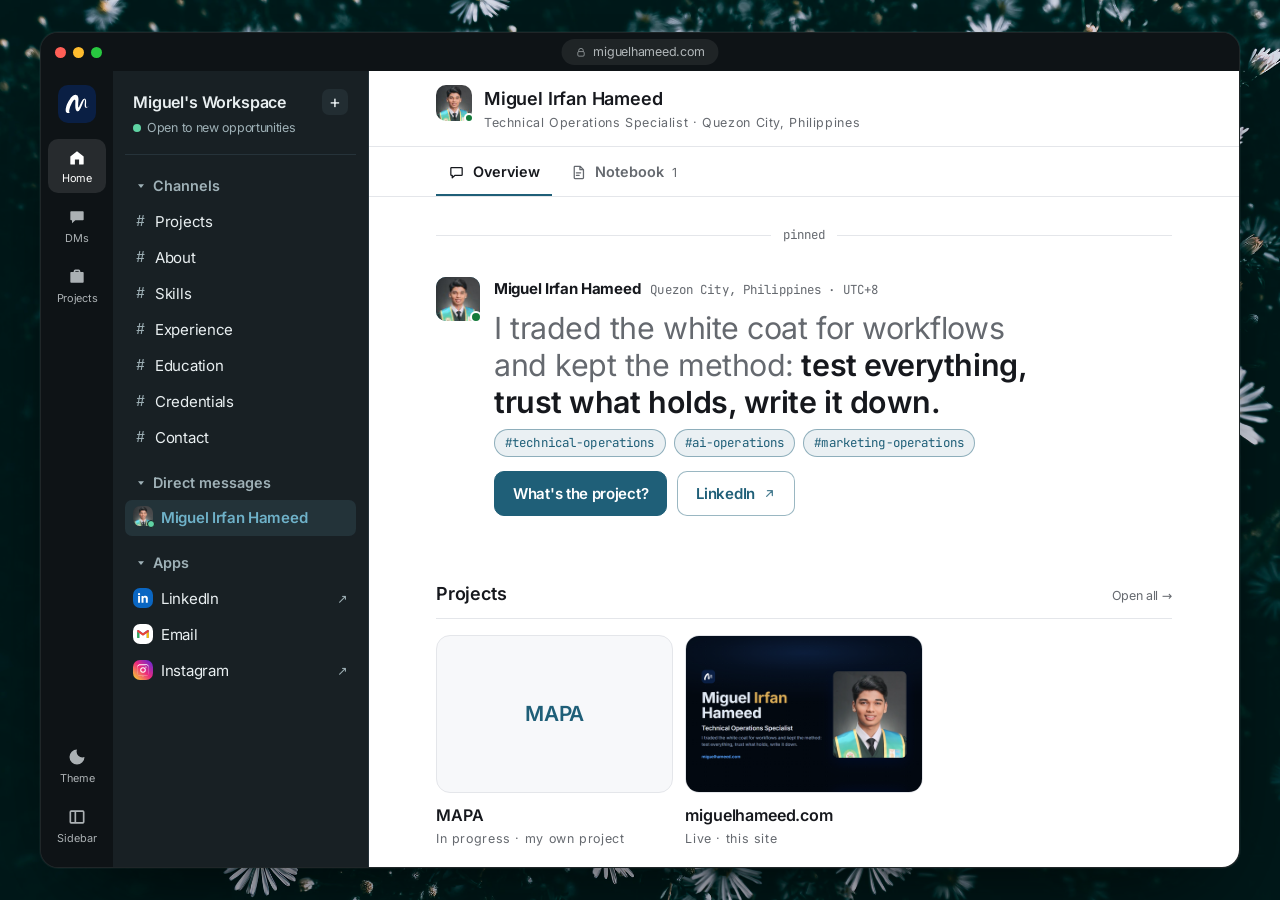
==== commit 8b6b7a7f: "DMs in the bar on the left goes to Contact and lights up there Co-Authored-By: Claude Opus 5.5 <nore" ====
--- a/index.html
+++ b/index.html
@@ -84,7 +84,7 @@
           <svg viewBox="0 0 24 24" aria-hidden="true"><path d="M4 11.5 12 5l8 6.5V20a1 1 0 0 1-1 1h-4.5v-6h-5v6H5a1 1 0 0 1-1-1z"/></svg>
           <span>Home</span>
         </a>
-        <a class="rail-btn" href="#intro" data-rail="dms">
+        <a class="rail-btn" href="#contact" data-rail="dms">
           <svg viewBox="0 0 24 24" aria-hidden="true"><path d="M5 5h14a1 1 0 0 1 1 1v9a1 1 0 0 1-1 1H10l-4 3.5V16H5a1 1 0 0 1-1-1V6a1 1 0 0 1 1-1z"/></svg>
           <span>DMs</span>
         </a>
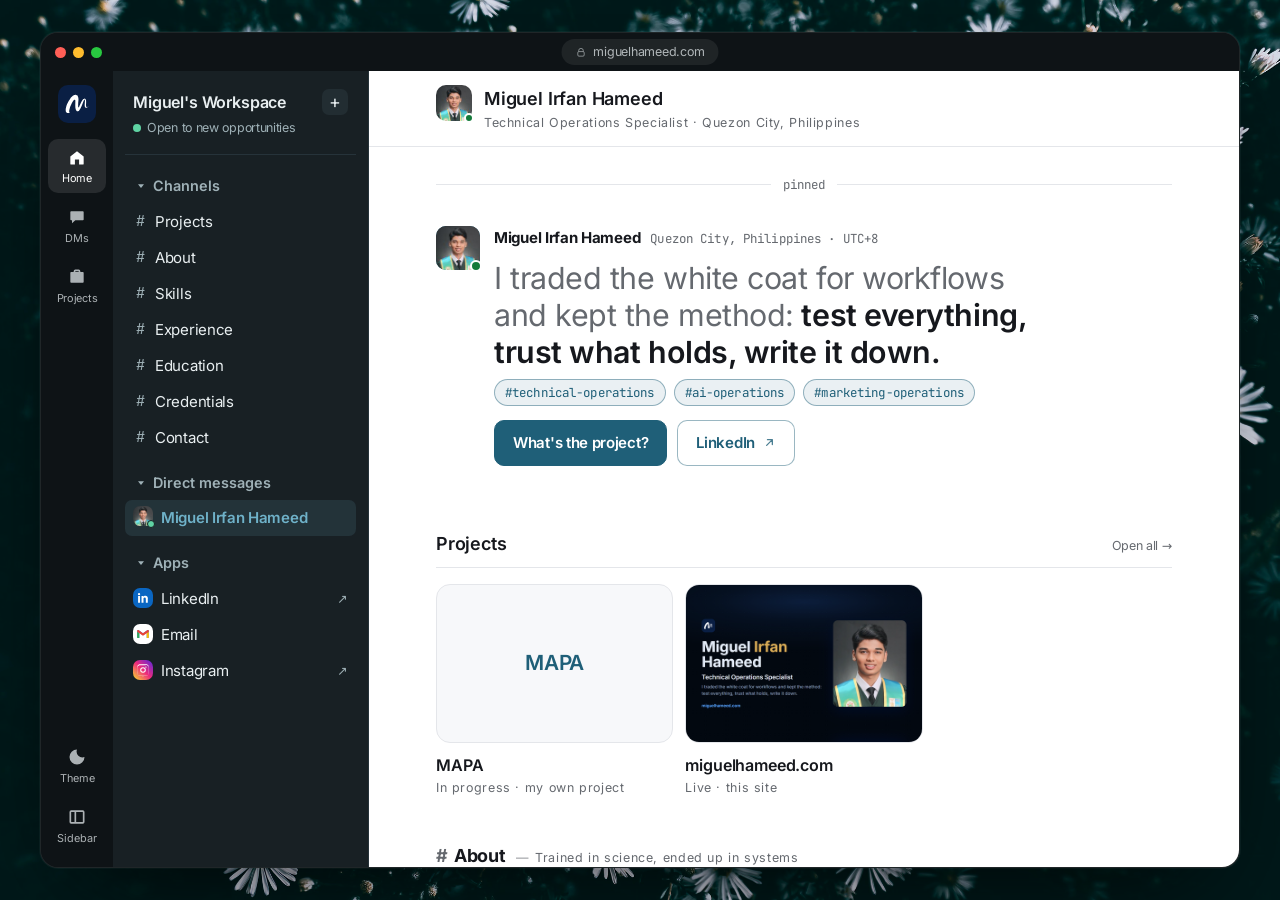
==== commit b8647fbc: "The Notebook's code is removed Co-Authored-By: Claude Opus 5.5 <noreply@anthropic.com>" ====
--- a/index.html
+++ b/index.html
@@ -498,7 +498,6 @@
   <script src="content/credentials.js"></script>
   <script src="content/testimonials.js"></script>
   <script src="content/contact.js"></script>
-  <script src="content/notebook.js"></script>
   <script src="script.js"></script>
   <script>if (!document.documentElement.hasAttribute('data-drawn')) { var failed = document.getElementById('load-failed'); if (failed) failed.hidden = false; }</script>
 </body>
--- a/styles.css
+++ b/styles.css
@@ -180,7 +180,7 @@
 .mono { font-family: var(--mono); font-size: var(--t-sm); letter-spacing: 0.01em; }
 
 .label, .divider-sub, .proof-kind, .tl-dates, .where,
-.empty-note, .todo-tag, .ext, .end, .tab-count, #pane-sub, .contact-list .label,
+.empty-note, .todo-tag, .ext, .end, #pane-sub, .contact-list .label,
 .earlier-head {
   font-family: var(--sans); font-size: var(--t-sm); letter-spacing: var(--track-caps); color: var(--muted);
 }
@@ -308,39 +308,6 @@
 }
 .view-back:hover { color: var(--accent); }
 
-.pane-tabs { display: flex; gap: 6px; padding: 4px 28px 0; border-bottom: 1px solid var(--line); background: var(--app); }
-.pane-tab {
-  display: inline-flex; align-items: center; gap: 8px; cursor: pointer;
-  padding: 10px 12px 11px; border: 0; border-bottom: 2px solid transparent; background: none;
-  color: var(--muted); font: inherit; font-weight: 600; font-size: var(--t-md);
-}
-.pane-tab svg { width: 17px; height: 17px; fill: none; stroke: currentColor; stroke-width: 1.8; stroke-linecap: round; stroke-linejoin: round; }
-.pane-tab:hover { color: var(--ink); }
-.pane-tab.is-on { color: var(--ink); border-bottom-color: var(--accent); }
-.tab-count { color: var(--muted); font-weight: 400; }
-.notebook { flex: 1; overflow-y: auto; padding: 4px 28px 110px; }
-
-.notes { max-width: none; }
-.note { display: grid; grid-template-columns: 44px minmax(0, 1fr); gap: 14px; padding: 22px 0; border-bottom: 1px solid var(--line); scroll-margin-top: 12px; }
-.note-avatar { width: 44px; height: 44px; border-radius: 50%; object-fit: cover; background: var(--card); }
-.note-head { display: flex; align-items: baseline; justify-content: space-between; gap: 12px; }
-.note-who { display: flex; flex-wrap: wrap; align-items: baseline; gap: 2px 10px; min-width: 0; }
-.note-name { font-weight: 700; color: var(--ink); }
-.note-date { color: var(--muted); font-size: var(--t-sm); }
-.note-sub { flex: none; color: var(--accent); font-weight: 700; font-size: var(--t-sm); text-decoration: none; padding: 8px 0; margin: -8px 0; }
-.note-sub:hover { text-decoration: underline; }
-.note-title { font-family: var(--display); font-weight: 700; font-size: var(--t-lg); letter-spacing: var(--track-head); line-height: 1.3; margin: 6px 0 2px; color: var(--ink); }
-.note-body p { margin-top: 8px; color: var(--ink); line-height: 1.55; overflow-wrap: anywhere; text-wrap: pretty; }
-.note-actions { display: flex; flex-wrap: wrap; gap: 4px 22px; margin-top: 10px; }
-
-.note-act {
-  display: inline-flex; align-items: center; gap: 7px; cursor: pointer;
-  padding: 8px 0; margin: 0; border: 0; background: none;
-  color: var(--muted); font: inherit; font-size: var(--t-sm); text-decoration: none;
-}
-.note-act:hover { color: var(--accent); }
-.note-act svg { width: 17px; height: 17px; flex: none; fill: none; stroke: currentColor; stroke-width: 1.7; stroke-linecap: round; stroke-linejoin: round; }
-
 .hash-tags { display: flex; flex-wrap: wrap; gap: 8px; margin: -6px 0 14px; }
 
 .hash-tag { padding: 3px 10px; border-radius: var(--r-pill); border: 1px solid color-mix(in srgb, var(--accent) 45%, transparent); background: var(--accent-soft); color: var(--accent); font-weight: 400; }
@@ -399,7 +366,6 @@
 .app-email { background: #fff; }
 .app-instagram { background: linear-gradient(45deg, #f9ce34 5%, #ee2a7b 50%, #6228d7 95%); }
 .app-cv { background: #e5484d; }
-.app-notes { background: var(--accent); }
 .side-link .ext { margin-left: auto; color: var(--muted); font-size: var(--t-sm); }
 .side-avatar { width: 20px; height: 20px; border-radius: var(--r-sm); object-fit: cover; }
 
@@ -448,9 +414,9 @@
 }
 
 .pane { --col: 46rem; --gutter: max(28px, calc((100% - var(--col)) / 2)); }
-.feed, .channel-view, .notebook, .pane-head, .pane-tabs { padding-left: var(--gutter); padding-right: var(--gutter); }
-
-.feed, .channel-view, .notebook, .sidebar { position: relative; }
+.feed, .channel-view, .pane-head { padding-left: var(--gutter); padding-right: var(--gutter); }
+
+.feed, .channel-view, .sidebar { position: relative; }
 
 .day { display: flex; align-items: center; gap: 12px; margin: 4px 0 18px; color: var(--muted); }
 .day::before, .day::after { content: ''; flex: 1; height: 1px; background: var(--line); }
@@ -927,11 +893,6 @@
   .menu-btn { display: grid; place-items: center; width: 44px; height: 44px; border-radius: var(--r-md); }
   .feed { overflow: visible; padding: 16px 16px 96px; }
 
-  .pane-tabs { padding: 2px 16px 0; }
-  .notebook { overflow: visible; padding: 0 16px 96px; }
-  .note { grid-template-columns: 40px minmax(0, 1fr); gap: 12px; padding: 18px 0; scroll-margin-top: 76px; }
-  .note-avatar { width: 40px; height: 40px; }
-
   .msg { grid-template-columns: 38px minmax(0, 1fr); gap: 12px; }
   .channel-divider, .day { scroll-margin-top: 72px; }
   .contact-list li { grid-template-columns: 1fr; gap: 2px; }
@@ -975,7 +936,7 @@
   .pane-title .pane-h { font-size: 0.95rem; }
 }
 
-.feed, .channel-view, .notebook { outline: none; }
+.feed, .channel-view { outline: none; }
 
 @media (prefers-reduced-motion: reduce) {
   *, *::before, *::after { animation: none !important; transition: none !important; scroll-behavior: auto !important; }
